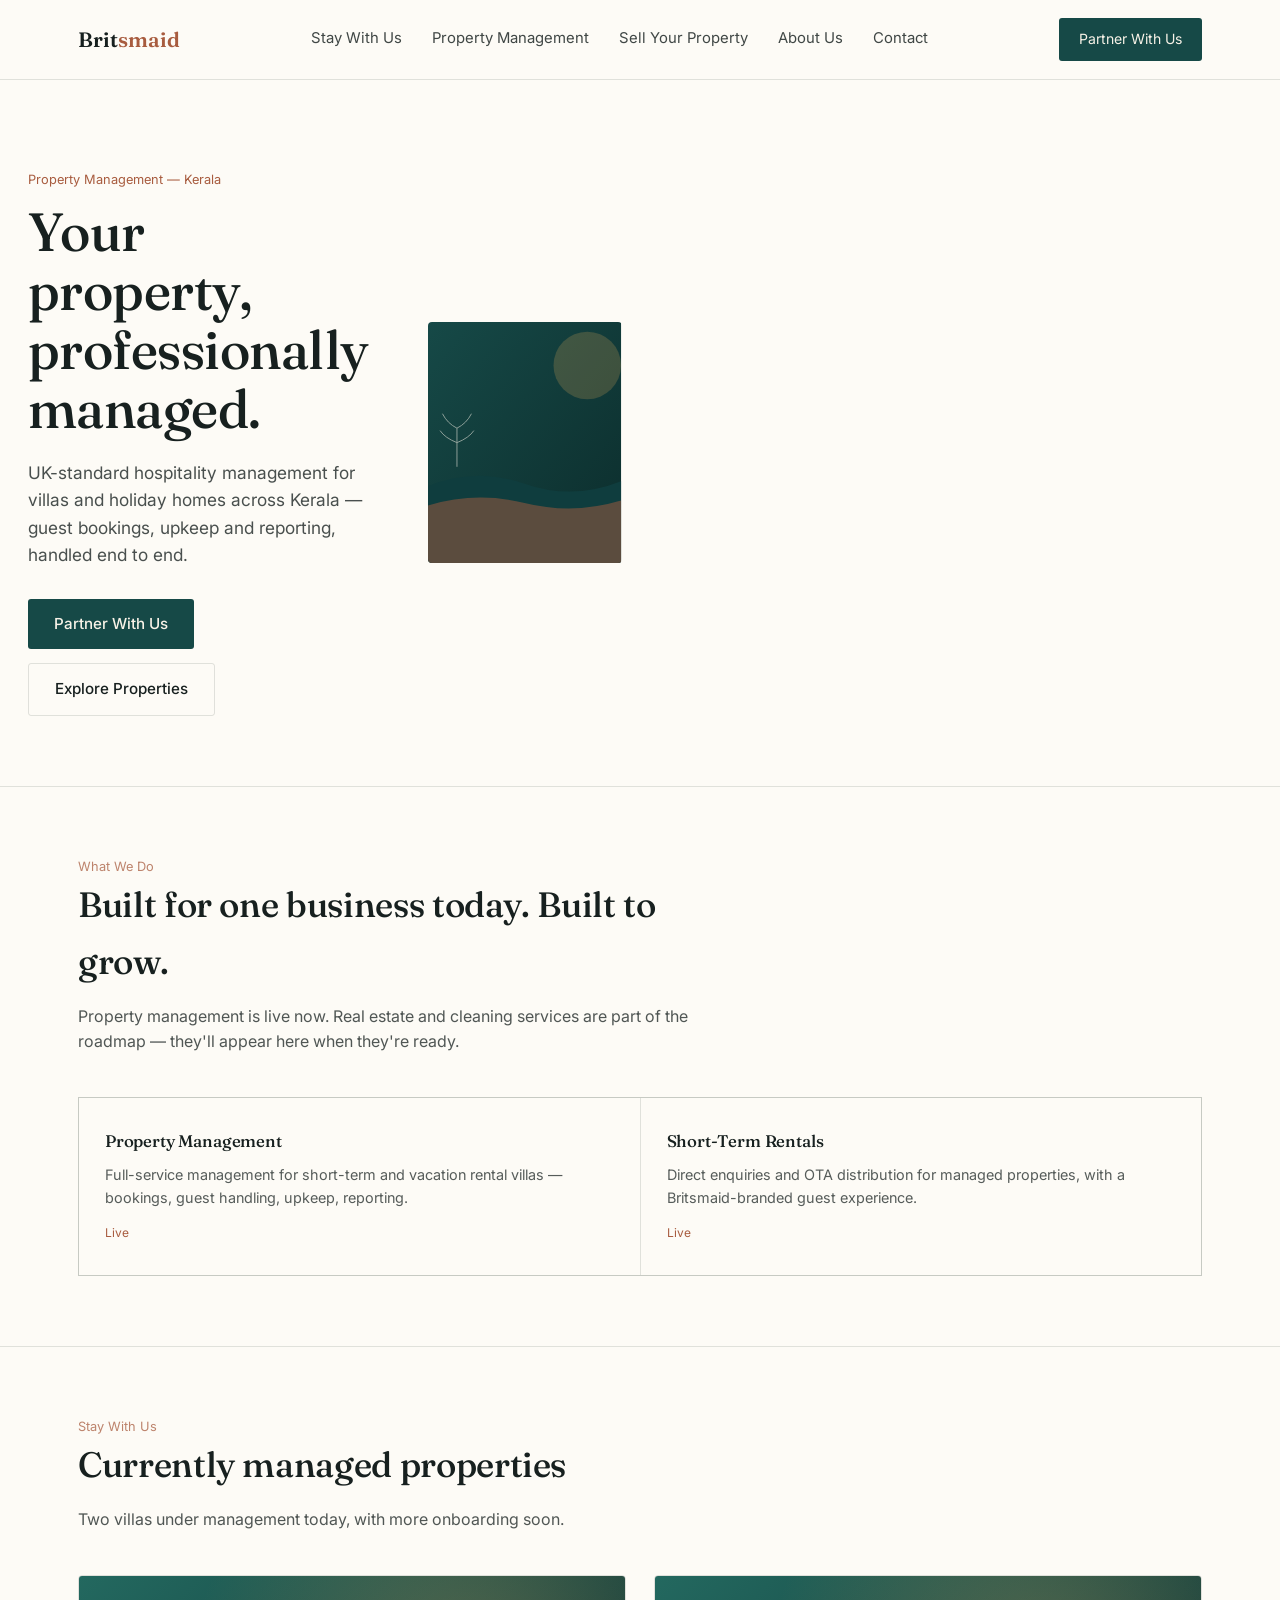
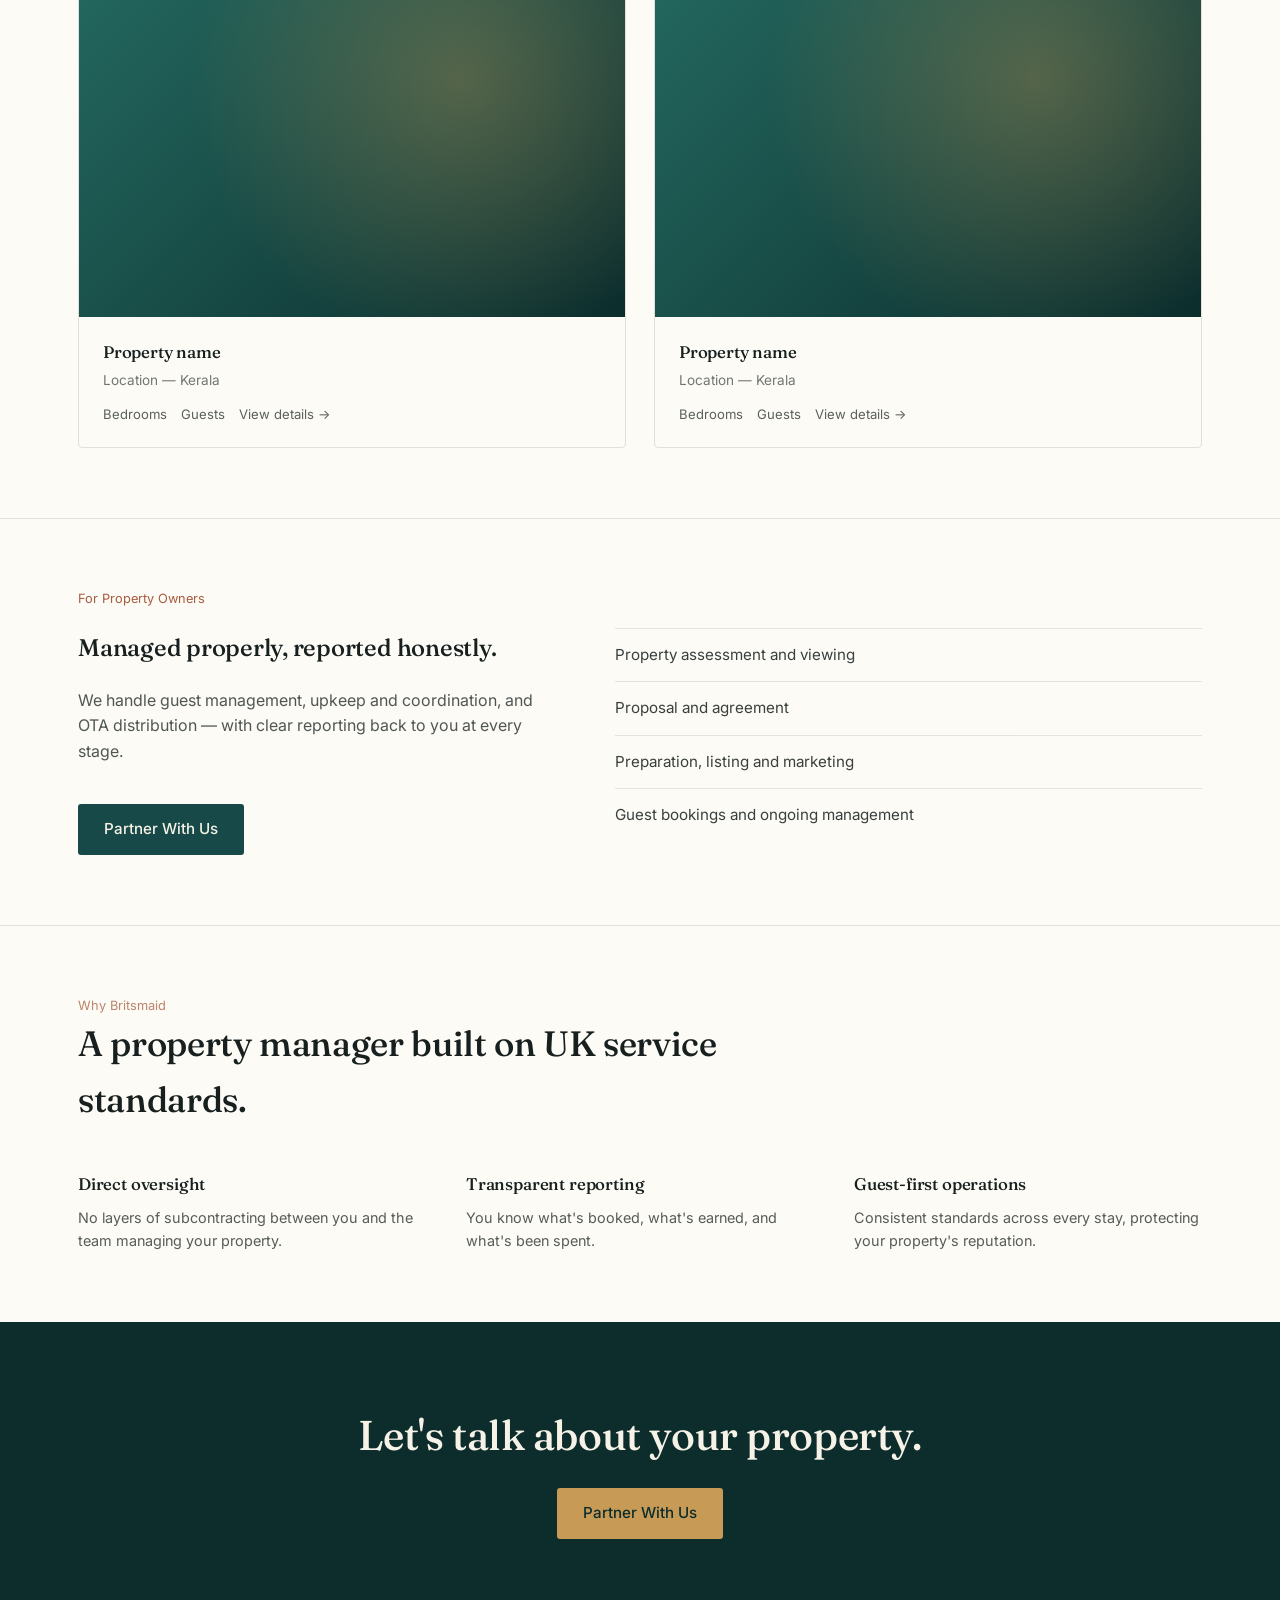
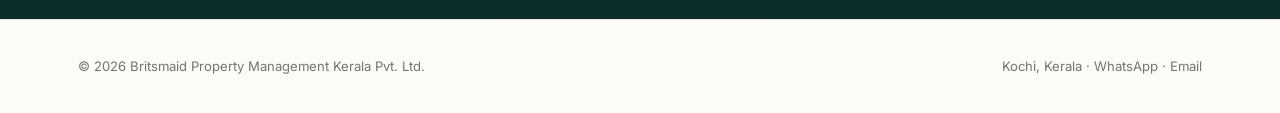
==== index.html @ a688e742 "Add files via upload" ====
<!DOCTYPE html>
<html lang="en">
<head>
<meta charset="UTF-8">
<meta name="viewport" content="width=device-width, initial-scale=1, viewport-fit=cover">
<title>Britsmaid — Your Property, Professionally Managed</title>
<meta name="description" content="Full-service property management for villas and holiday homes across Kerala — guest bookings, upkeep and reporting, handled end to end.">
<link rel="preconnect" href="https://fonts.googleapis.com">
<link rel="preconnect" href="https://fonts.gstatic.com" crossorigin>
<link href="https://fonts.googleapis.com/css2?family=Fraunces:opsz,wght@9..144,400;9..144,500;9..144,600&family=Inter:wght@400;500;600&display=swap" rel="stylesheet">
<link rel="stylesheet" href="assets/styles.css">
</head>
<body>

<header>
  <div class="navbar">
    <a class="wordmark" href="index.html">Brit<span>smaid</span></a>
    <nav>
      <ul>
        <li><a href="#stay">Stay With Us</a></li>
        <li><a href="property-management.html">Property Management</a></li>
        <li><a href="sell-your-property.html">Sell Your Property</a></li>
        <li><a href="#about">About Us</a></li>
        <li><a href="#contact">Contact</a></li>
      </ul>
    </nav>
    <a class="nav-cta" href="partner-with-us.html">Partner With Us</a>
    <button class="menu-btn" aria-label="Menu">&#9776;</button>
  </div>
</header>

<section class="hero split no-border">
  <div class="wrap" style="display:grid; grid-template-columns:1.1fr 0.9fr; gap:60px; align-items:center; width:100%;">
    <div>
      <p class="eyebrow">Property Management — Kerala</p>
      <h1>Your property,<br>professionally managed.</h1>
      <p class="lede">UK-standard hospitality management for villas and holiday homes across Kerala — guest bookings, upkeep and reporting, handled end to end.</p>
      <div class="cta-row">
        <a class="btn-primary" href="partner-with-us.html">Partner With Us</a>
        <a class="btn-secondary" href="#stay">Explore Properties</a>
      </div>
    </div>
    <div class="hero-art">
      <svg viewBox="0 0 400 500" preserveAspectRatio="xMidYMid slice">
        <defs>
          <linearGradient id="g1" x1="0" y1="0" x2="1" y2="1">
            <stop offset="0%" stop-color="#164947"/>
            <stop offset="100%" stop-color="#0c2d2c"/>
          </linearGradient>
        </defs>
        <rect width="400" height="500" fill="url(#g1)"/>
        <circle cx="330" cy="90" r="70" fill="#c79a56" opacity="0.25"/>
        <path d="M0 340 Q100 300 200 335 T400 330 V500 H0 Z" fill="#0f3d3e"/>
        <path d="M0 380 Q100 350 200 375 T400 370 V500 H0 Z" fill="#a85c3f" opacity="0.5"/>
        <g stroke="#f7f2e7" stroke-width="2" opacity="0.55">
          <path d="M60 300 V220" />
          <path d="M60 220 Q40 210 30 190" fill="none" />
          <path d="M60 220 Q80 210 90 190" fill="none" />
          <path d="M60 250 Q35 240 25 225" fill="none" />
          <path d="M60 250 Q85 240 95 225" fill="none" />
        </g>
      </svg>
    </div>
  </div>
</section>

<section>
  <div class="wrap">
    <div class="section-head">
      <p class="eyebrow">What We Do</p>
      <h2>Built for one business today. Built to grow.</h2>
      <p>Property management is live now. Real estate and cleaning services are part of the roadmap — they'll appear here when they're ready.</p>
    </div>
    <div class="verticals">
      <div class="vcard">
        <h3>Property Management</h3>
        <p>Full-service management for short-term and vacation rental villas — bookings, guest handling, upkeep, reporting.</p>
        <span class="tag">Live</span>
      </div>
      <div class="vcard">
        <h3>Short-Term Rentals</h3>
        <p>Direct enquiries and OTA distribution for managed properties, with a Britsmaid-branded guest experience.</p>
        <span class="tag">Live</span>
      </div>
    </div>
  </div>
</section>

<section id="stay">
  <div class="wrap">
    <div class="section-head">
      <p class="eyebrow">Stay With Us</p>
      <h2>Currently managed properties</h2>
      <p>Two villas under management today, with more onboarding soon.</p>
    </div>
    <div class="properties">
      <div class="pcard">
        <div class="img"></div>
        <div class="body">
          <h3>Property name</h3>
          <p class="loc">Location — Kerala</p>
          <div class="meta"><span>Bedrooms</span><span>Guests</span><span>View details &rarr;</span></div>
        </div>
      </div>
      <div class="pcard">
        <div class="img"></div>
        <div class="body">
          <h3>Property name</h3>
          <p class="loc">Location — Kerala</p>
          <div class="meta"><span>Bedrooms</span><span>Guests</span><span>View details &rarr;</span></div>
        </div>
      </div>
    </div>
  </div>
</section>

<section id="management">
  <div class="wrap owners">
    <div>
      <p class="eyebrow">For Property Owners</p>
      <h2>Managed properly, reported honestly.</h2>
      <p style="opacity:0.75;">We handle guest management, upkeep and coordination, and OTA distribution — with clear reporting back to you at every stage.</p>
      <a class="btn-primary" href="partner-with-us.html" style="display:inline-block; margin-top:24px;">Partner With Us</a>
    </div>
    <ul>
      <li>Property assessment and viewing</li>
      <li>Proposal and agreement</li>
      <li>Preparation, listing and marketing</li>
      <li>Guest bookings and ongoing management</li>
    </ul>
  </div>
</section>

<section id="about">
  <div class="wrap">
    <div class="section-head">
      <p class="eyebrow">Why Britsmaid</p>
      <h2>A property manager built on UK service standards.</h2>
    </div>
    <div class="why-grid">
      <div class="item">
        <h3>Direct oversight</h3>
        <p>No layers of subcontracting between you and the team managing your property.</p>
      </div>
      <div class="item">
        <h3>Transparent reporting</h3>
        <p>You know what's booked, what's earned, and what's been spent.</p>
      </div>
      <div class="item">
        <h3>Guest-first operations</h3>
        <p>Consistent standards across every stay, protecting your property's reputation.</p>
      </div>
    </div>
  </div>
</section>

<section class="final-cta" id="partner">
  <div class="wrap">
    <h2>Let's talk about your property.</h2>
    <a class="btn-primary" href="partner-with-us.html">Partner With Us</a>
  </div>
</section>

<footer id="contact">
  <div class="wrap">
    <span>&copy; 2026 Britsmaid Property Management Kerala Pvt. Ltd.</span>
    <span>Kochi, Kerala &middot; WhatsApp &middot; Email</span>
  </div>
</footer>

</body>
</html>
---- assets/styles.css ----
:root {
  --teal-950:#0c2d2c; --teal-800:#164947; --teal-600:#23685f;
  --sand-50:#f7f2e7; --sand-100:#efe6d2;
  --clay-500:#a85c3f; --brass-400:#c79a56;
  --ink:#17201f; --paper:#fdfbf6; --line:rgba(23,32,31,0.12); --field:rgba(23,32,31,0.04);
  box-sizing:border-box;
  padding-top:env(safe-area-inset-top,0px);
  padding-bottom:env(safe-area-inset-bottom,0px);
}
*,*::before,*::after{box-sizing:inherit;}
html{scroll-padding-top:env(safe-area-inset-top,0px); scroll-behavior:smooth;}
@media (prefers-color-scheme:dark){
  :root:not([data-theme="light"]){--paper:#0f1615;--ink:#ede7da;--sand-100:#1b2422;--line:rgba(237,231,218,0.14);--field:rgba(237,231,218,0.05);}
}
:root[data-theme="dark"]{--paper:#0f1615;--ink:#ede7da;--sand-100:#1b2422;--line:rgba(237,231,218,0.14);--field:rgba(237,231,218,0.05);}

body{margin:0;background:var(--paper);color:var(--ink);font-family:'Inter',-apple-system,sans-serif;font-size:16px;line-height:1.6;overflow-x:hidden;}
h1,h2,h3,.display{font-family:'Fraunces',Georgia,serif;font-weight:500;letter-spacing:-0.01em;}
.wrap{max-width:1180px;margin:0 auto;padding:0 28px;}
.wrap-narrow{max-width:720px;}
a{color:inherit;}

/* Header / nav */
header{position:sticky;top:env(safe-area-inset-top,0px);z-index:50;background:var(--paper);border-bottom:1px solid var(--line);}
.navbar{display:flex;align-items:center;justify-content:space-between;padding:18px 28px;max-width:1180px;margin:0 auto;}
.wordmark{font-family:'Fraunces',serif;font-size:1.3rem;font-weight:600;text-decoration:none;color:var(--ink);}
.wordmark span{color:var(--clay-500);}
nav ul{list-style:none;display:flex;gap:30px;margin:0;padding:0;font-size:0.93rem;}
nav a{text-decoration:none;opacity:0.82;}
nav a:hover{opacity:1;}
.nav-cta{background:var(--teal-800);color:var(--sand-50);padding:10px 20px;border-radius:3px;font-size:0.88rem;text-decoration:none;white-space:nowrap;}
.menu-btn{display:none;background:none;border:none;font-size:1.5rem;cursor:pointer;color:var(--ink);}
@media (max-width:860px){ nav ul{display:none;} .menu-btn{display:block;} }

/* Buttons */
.btn-primary,.btn-secondary{padding:13px 26px;border-radius:3px;text-decoration:none;font-size:0.95rem;font-weight:500;display:inline-block;border:none;cursor:pointer;font-family:'Inter',sans-serif;}
.btn-primary{background:var(--teal-800);color:var(--sand-50);}
.btn-secondary{border:1px solid var(--line);color:var(--ink);background:transparent;}
.cta-row{display:flex;gap:14px;flex-wrap:wrap;}

/* Hero */
.hero{padding:90px 0 70px;}
.hero.split{display:grid;grid-template-columns:1.1fr 0.9fr;gap:60px;align-items:center;}
.hero.narrow{max-width:700px;padding:80px 0 56px;}
.eyebrow{font-size:0.8rem;color:var(--clay-500);margin:0 0 12px;}
.hero h1{font-size:clamp(2.1rem,4.2vw,3.6rem);line-height:1.1;margin:0 0 20px;}
.hero p.lede{font-size:1.08rem;opacity:0.78;max-width:56ch;margin:0 0 30px;}
.hero-art{position:relative;aspect-ratio:4/5;border-radius:4px;overflow:hidden;}
.hero-art svg{width:100%;height:100%;display:block;}
@media (max-width:860px){ .hero.split{grid-template-columns:1fr;padding-top:50px;} .hero-art{order:-1;aspect-ratio:16/10;} }

/* Sections */
section{padding:70px 0;border-top:1px solid var(--line);}
section.no-border{border-top:none;}
.section-head{max-width:640px;margin-bottom:42px;}
.section-head h2{font-size:clamp(1.6rem,2.8vw,2.2rem);margin:0 0 14px;}
.section-head p{opacity:0.75;margin:0;}

/* What We Do / services grid */
.verticals,.services{display:grid;grid-template-columns:repeat(2,1fr);gap:1px;background:var(--line);border:1px solid var(--line);}
.services{grid-template-columns:repeat(3,1fr);}
.vcard,.services .item{background:var(--paper);padding:30px 26px;}
.vcard h3,.services h4{margin:0 0 8px;font-size:1.05rem;}
.vcard p,.services p{opacity:0.72;margin:0;font-size:0.9rem;}
.vcard .tag{display:inline-block;margin-top:14px;font-size:0.75rem;color:var(--clay-500);}
@media (max-width:760px){ .verticals{grid-template-columns:1fr;} .services{grid-template-columns:1fr 1fr;} }
@media (max-width:520px){ .services{grid-template-columns:1fr;} }

/* Property cards */
.properties{display:grid;grid-template-columns:repeat(2,1fr);gap:28px;}
.pcard{border:1px solid var(--line);border-radius:4px;overflow:hidden;text-decoration:none;display:block;}
.pcard .img{aspect-ratio:16/10;background:linear-gradient(135deg,var(--teal-600),var(--teal-950));position:relative;}
.pcard .img::after{content:'';position:absolute;inset:0;background:radial-gradient(circle at 70% 30%, rgba(199,154,86,0.35), transparent 60%);}
.pcard .body{padding:22px 24px;}
.pcard h3{font-size:1.05rem;margin:0 0 4px;color:var(--ink);}
.pcard .loc{font-size:0.85rem;opacity:0.6;margin:0 0 12px;}
.pcard .meta{display:flex;gap:14px;font-size:0.82rem;opacity:0.7;}
@media (max-width:700px){ .properties{grid-template-columns:1fr;} }

/* Two-column concept / owners */
.two-col{display:grid;grid-template-columns:1fr 1fr;gap:1px;background:var(--line);border:1px solid var(--line);}
.two-col .col{background:var(--paper);padding:32px;}
.two-col h3{font-size:1.1rem;margin:0 0 10px;}
.two-col p{font-size:0.94rem;opacity:0.72;margin:0;}
.owners{display:grid;grid-template-columns:0.9fr 1.1fr;gap:56px;align-items:center;}
.owners ul{list-style:none;padding:0;margin:26px 0 0;}
.owners li{padding:14px 0;border-top:1px solid var(--line);font-size:0.95rem;opacity:0.85;}
@media (max-width:860px){ .two-col{grid-template-columns:1fr;} .owners{grid-template-columns:1fr;} }

/* Why grid */
.why-grid{display:grid;grid-template-columns:repeat(3,1fr);gap:40px;}
.why-grid .item h3{font-size:1.05rem;margin:0 0 8px;}
.why-grid .item p{font-size:0.9rem;opacity:0.72;margin:0;}
@media (max-width:700px){ .why-grid{grid-template-columns:1fr;} }

/* Numbered steps */
.steps{counter-reset:step;list-style:none;padding:0;margin:0;max-width:680px;}
.steps li{counter-increment:step;display:flex;gap:20px;padding:18px 0;border-top:1px solid var(--line);}
.steps li::before{content:counter(step);font-family:'Fraunces',serif;font-size:1rem;color:var(--clay-500);flex-shrink:0;width:26px;}
.steps li h4{margin:0 0 4px;font-size:0.98rem;font-family:'Inter',sans-serif;font-weight:600;}
.steps li p{margin:0;font-size:0.88rem;opacity:0.7;}

/* Final CTA */
.final-cta{text-align:center;padding:80px 0;background:var(--teal-950);color:var(--sand-50);border-top:none;}
.final-cta h2{color:var(--sand-50);font-size:clamp(1.7rem,3.6vw,2.6rem);margin:0 0 20px;}
.final-cta p{opacity:0.75;margin:0 0 26px;}
.final-cta .btn-primary{background:var(--brass-400);color:var(--teal-950);}

/* Forms */
fieldset{border:none;padding:0;margin:0 0 42px;}
legend{font-family:'Fraunces',serif;font-size:1.15rem;font-weight:500;margin-bottom:18px;padding:0;}
.grid{display:grid;grid-template-columns:1fr 1fr;gap:18px;}
.field{margin-bottom:16px;}
.grid .field{margin-bottom:0;}
label{display:block;font-size:0.85rem;opacity:0.75;margin-bottom:6px;}
input[type=text],input[type=email],input[type=tel],select,textarea{
  width:100%;padding:11px 13px;border:1px solid var(--line);border-radius:3px;
  background:var(--field);color:var(--ink);font-family:'Inter',sans-serif;font-size:0.95rem;
}
textarea{resize:vertical;min-height:90px;}
.check-grid{display:grid;grid-template-columns:1fr 1fr;gap:10px;}
.check-item{display:flex;align-items:center;gap:8px;font-size:0.92rem;}
.check-item input{width:auto;}
@media (max-width:600px){ .grid,.check-grid{grid-template-columns:1fr;} }
.submit-btn{background:var(--teal-800);color:var(--sand-50);border:none;padding:14px 30px;border-radius:3px;font-size:0.96rem;font-weight:500;cursor:pointer;}
.note{font-size:0.82rem;opacity:0.55;margin-top:14px;}

footer{padding:36px 0;font-size:0.82rem;opacity:0.6;border-top:1px solid var(--line);}
footer .wrap{display:flex;justify-content:space-between;flex-wrap:wrap;gap:12px;}
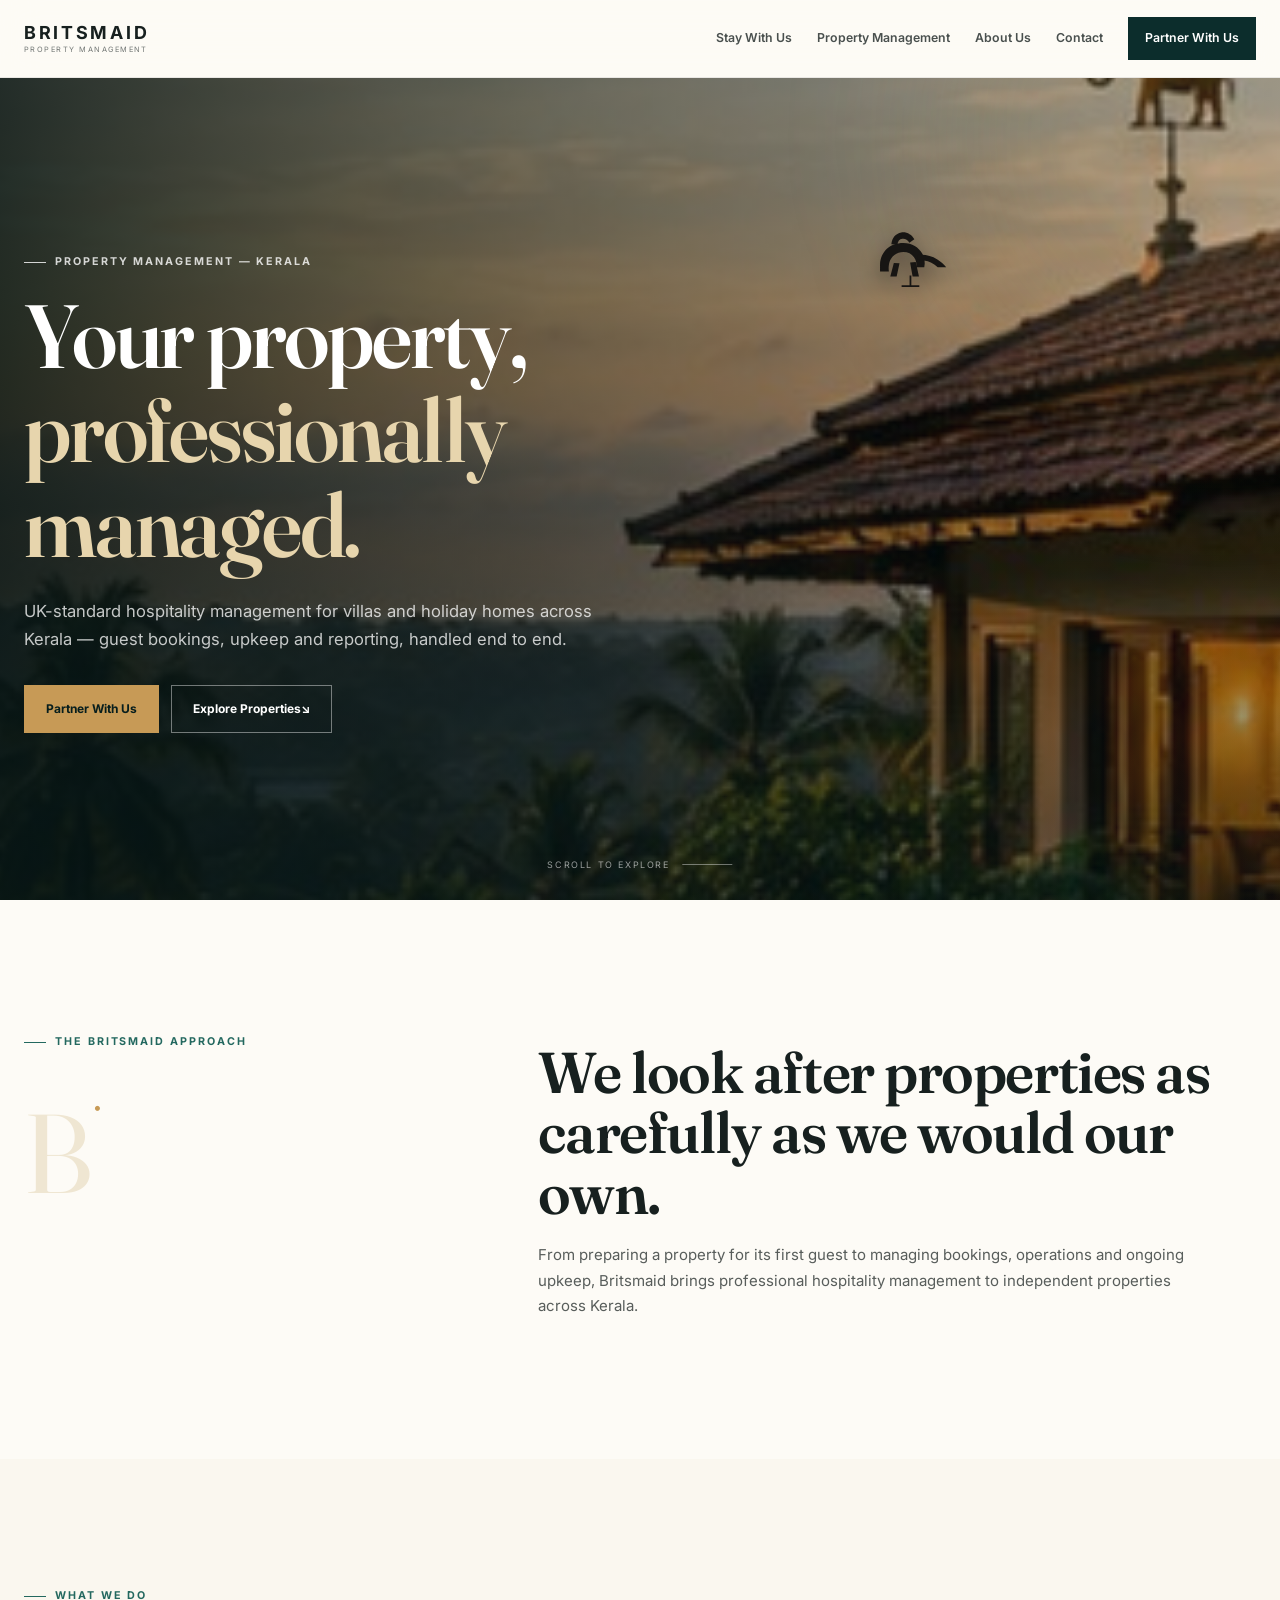
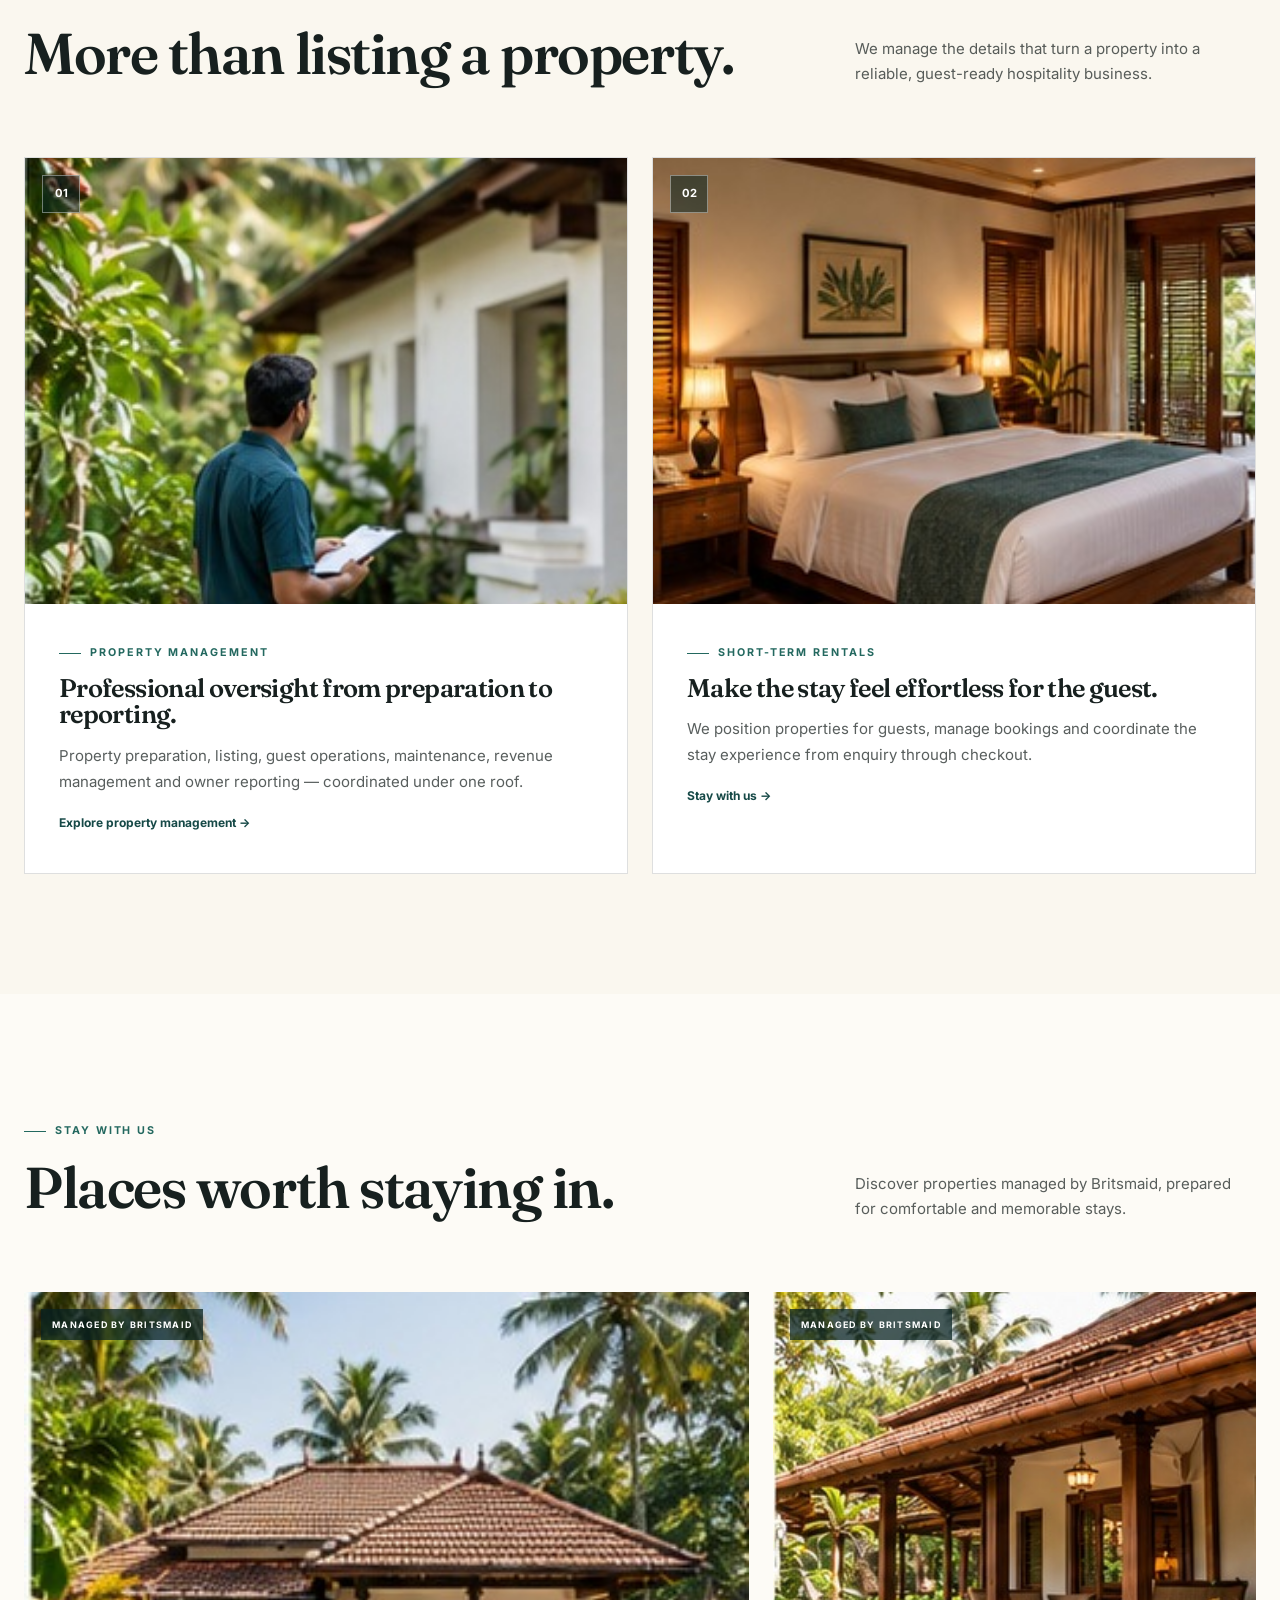
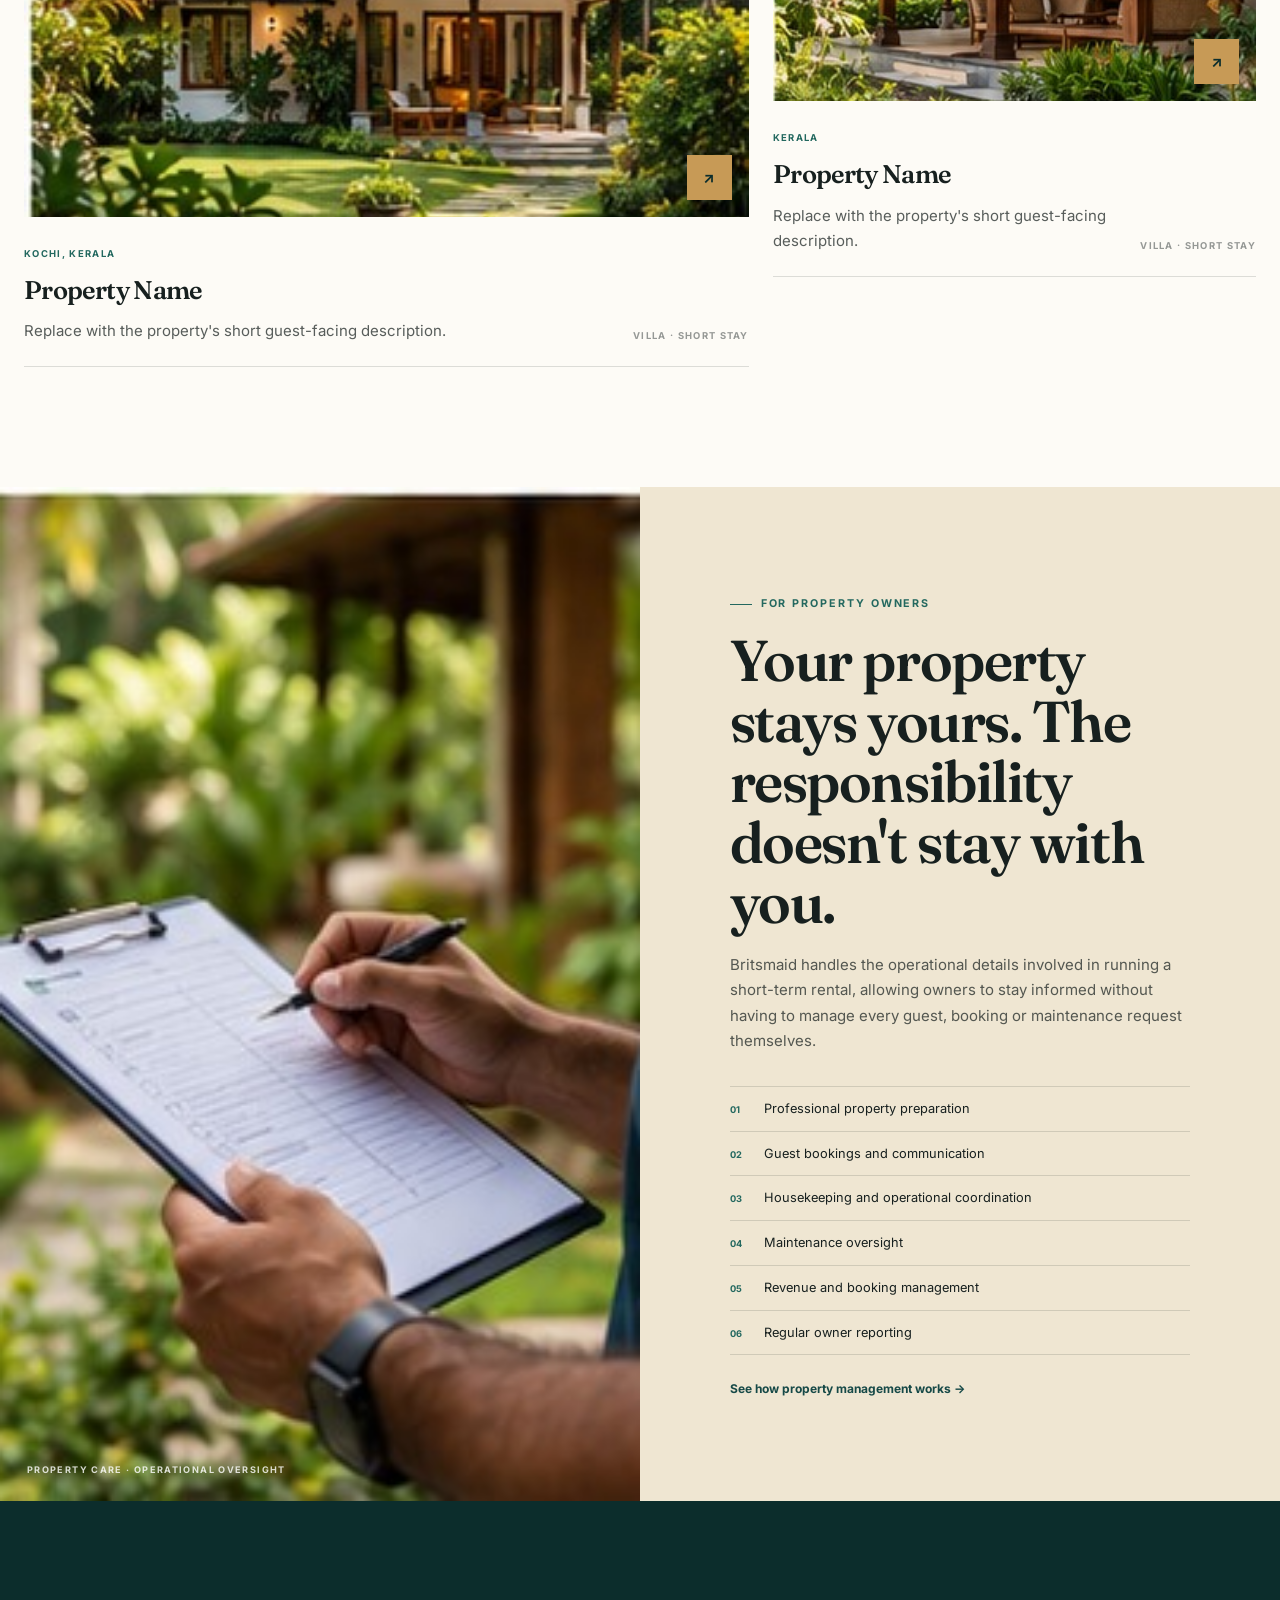
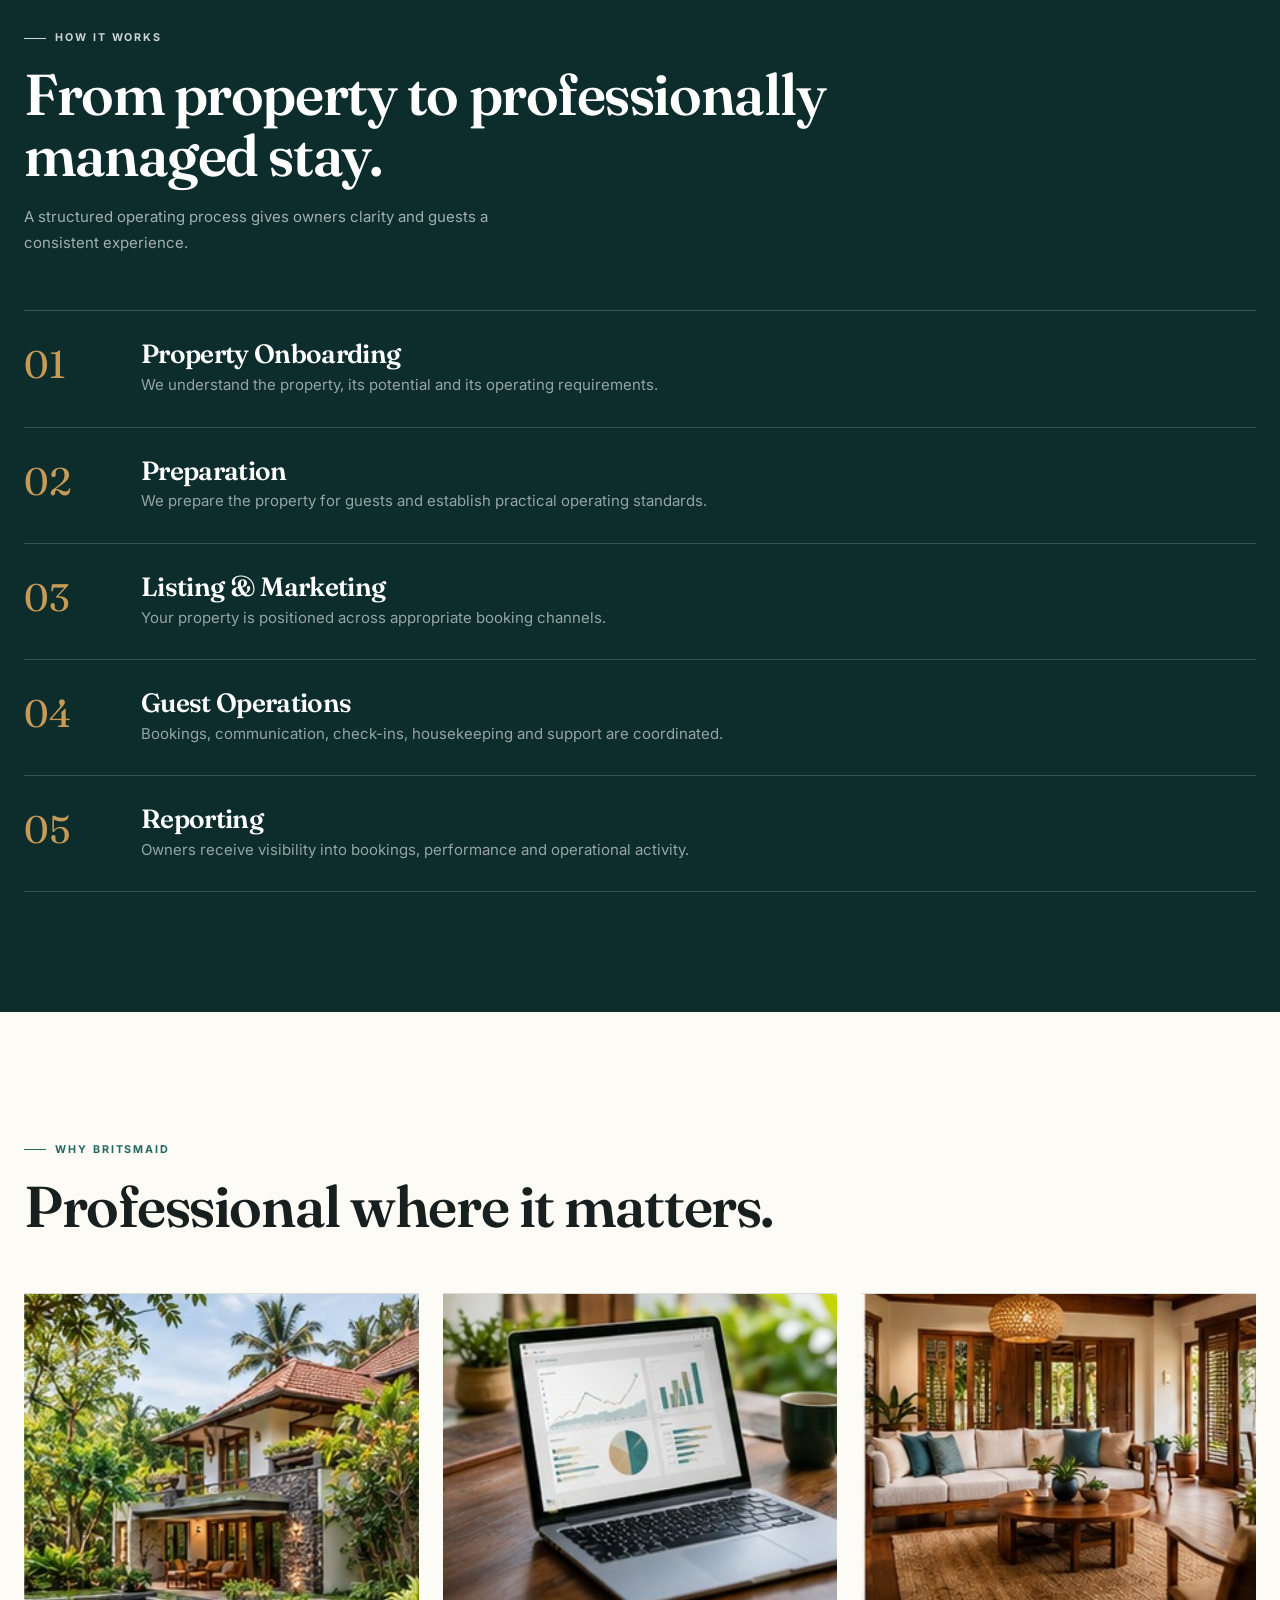
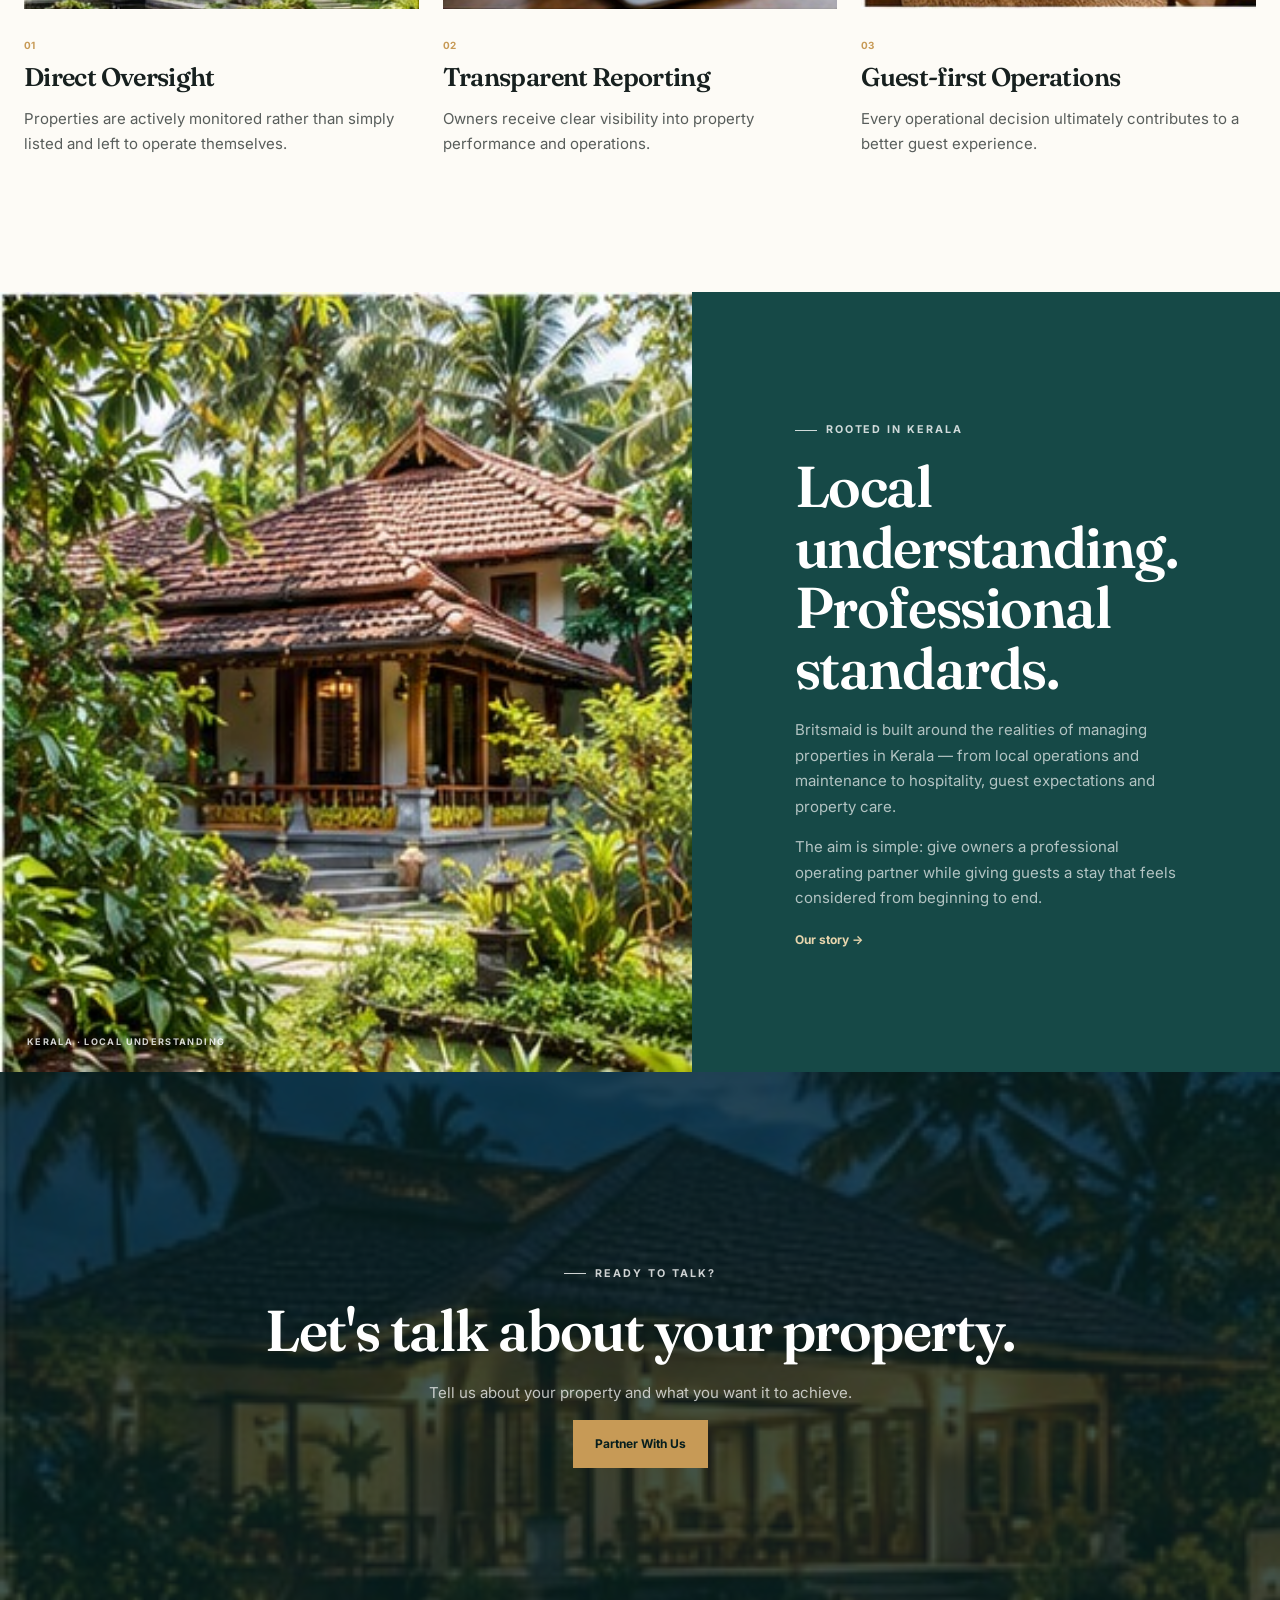
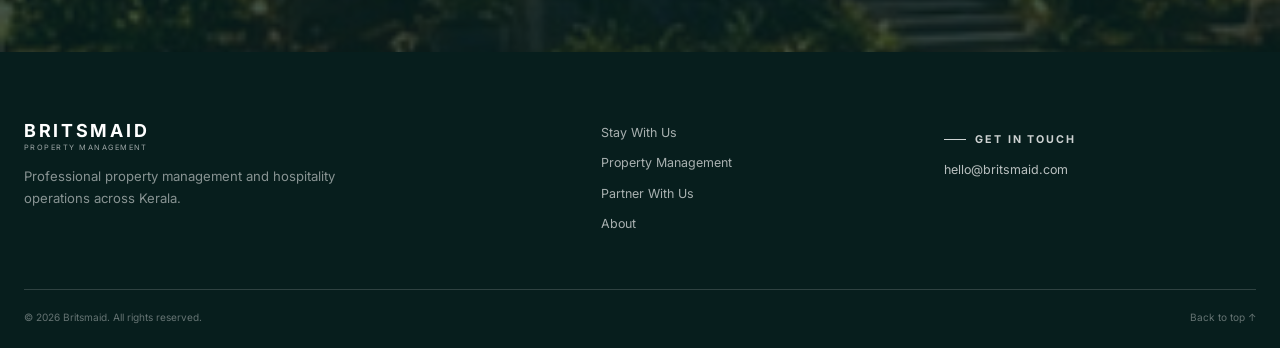
==== commit 3f09ee21: "Add files via upload" ====
--- a/index.html
+++ b/index.html
@@ -1,172 +1,71 @@
-<!DOCTYPE html>
+<!doctype html>
 <html lang="en">
 <head>
-<meta charset="UTF-8">
-<meta name="viewport" content="width=device-width, initial-scale=1, viewport-fit=cover">
+<meta charset="utf-8"><meta name="viewport" content="width=device-width,initial-scale=1">
+<meta name="description" content="Britsmaid — professional property management and short-term rental operations across Kerala.">
 <title>Britsmaid — Your Property, Professionally Managed</title>
-<meta name="description" content="Full-service property management for villas and holiday homes across Kerala — guest bookings, upkeep and reporting, handled end to end.">
-<link rel="preconnect" href="https://fonts.googleapis.com">
-<link rel="preconnect" href="https://fonts.gstatic.com" crossorigin>
-<link href="https://fonts.googleapis.com/css2?family=Fraunces:opsz,wght@9..144,400;9..144,500;9..144,600&family=Inter:wght@400;500;600&display=swap" rel="stylesheet">
-<link rel="stylesheet" href="assets/styles.css">
+<link rel="preconnect" href="https://fonts.googleapis.com"><link rel="preconnect" href="https://fonts.gstatic.com" crossorigin>
+<link href="https://fonts.googleapis.com/css2?family=Fraunces:opsz,wght@9..144,500;9..144,600;9..144,700&family=Inter:wght@400;500;600;700&display=swap" rel="stylesheet">
+<link rel="stylesheet" href="assets/styles.css"><script src="assets/script.js" defer></script>
 </head>
 <body>
+<header class="site-header"><div class="wrap header-inner">
+<a class="wordmark" href="index.html"><b>BRITSMAID</b><small>PROPERTY MANAGEMENT</small></a>
+<button class="menu-toggle" aria-expanded="false" aria-controls="nav"><i></i><i></i><i></i><span class="sr-only">Menu</span></button>
+<nav id="nav"><a href="#stay">Stay With Us</a><a href="property-management.html">Property Management</a><a href="#about">About Us</a><a href="#contact">Contact</a><a class="nav-cta" href="partner-with-us.html">Partner With Us</a></nav>
+</div></header>
 
-<header>
-  <div class="navbar">
-    <a class="wordmark" href="index.html">Brit<span>smaid</span></a>
-    <nav>
-      <ul>
-        <li><a href="#stay">Stay With Us</a></li>
-        <li><a href="property-management.html">Property Management</a></li>
-        <li><a href="sell-your-property.html">Sell Your Property</a></li>
-        <li><a href="#about">About Us</a></li>
-        <li><a href="#contact">Contact</a></li>
-      </ul>
-    </nav>
-    <a class="nav-cta" href="partner-with-us.html">Partner With Us</a>
-    <button class="menu-btn" aria-label="Menu">&#9776;</button>
-  </div>
-</header>
-
-<section class="hero split no-border">
-  <div class="wrap" style="display:grid; grid-template-columns:1.1fr 0.9fr; gap:60px; align-items:center; width:100%;">
-    <div>
-      <p class="eyebrow">Property Management — Kerala</p>
-      <h1>Your property,<br>professionally managed.</h1>
-      <p class="lede">UK-standard hospitality management for villas and holiday homes across Kerala — guest bookings, upkeep and reporting, handled end to end.</p>
-      <div class="cta-row">
-        <a class="btn-primary" href="partner-with-us.html">Partner With Us</a>
-        <a class="btn-secondary" href="#stay">Explore Properties</a>
-      </div>
-    </div>
-    <div class="hero-art">
-      <svg viewBox="0 0 400 500" preserveAspectRatio="xMidYMid slice">
-        <defs>
-          <linearGradient id="g1" x1="0" y1="0" x2="1" y2="1">
-            <stop offset="0%" stop-color="#164947"/>
-            <stop offset="100%" stop-color="#0c2d2c"/>
-          </linearGradient>
-        </defs>
-        <rect width="400" height="500" fill="url(#g1)"/>
-        <circle cx="330" cy="90" r="70" fill="#c79a56" opacity="0.25"/>
-        <path d="M0 340 Q100 300 200 335 T400 330 V500 H0 Z" fill="#0f3d3e"/>
-        <path d="M0 380 Q100 350 200 375 T400 370 V500 H0 Z" fill="#a85c3f" opacity="0.5"/>
-        <g stroke="#f7f2e7" stroke-width="2" opacity="0.55">
-          <path d="M60 300 V220" />
-          <path d="M60 220 Q40 210 30 190" fill="none" />
-          <path d="M60 220 Q80 210 90 190" fill="none" />
-          <path d="M60 250 Q35 240 25 225" fill="none" />
-          <path d="M60 250 Q85 240 95 225" fill="none" />
-        </g>
-      </svg>
-    </div>
-  </div>
+<main>
+<section class="hero" id="top">
+<div class="hero-bg"><img src="assets/images/hero-villa.jpg" alt="Kerala villa managed by Britsmaid"><div class="shade"></div><div class="glow"></div></div>
+<div class="vane" aria-hidden="true"><img src="assets/images/elephant-weather-vane.svg" alt=""></div>
+<div class="wrap hero-inner"><div class="hero-copy reveal">
+<span class="eyebrow light">PROPERTY MANAGEMENT — KERALA</span>
+<h1>Your property,<br><em>professionally managed.</em></h1>
+<p>UK-standard hospitality management for villas and holiday homes across Kerala — guest bookings, upkeep and reporting, handled end to end.</p>
+<div class="actions"><a class="btn gold" href="partner-with-us.html">Partner With Us</a><a class="btn outline" href="#stay">Explore Properties <span>↘</span></a></div>
+</div></div>
+<div class="scroll-note">SCROLL TO EXPLORE <span></span></div>
 </section>
 
-<section>
-  <div class="wrap">
-    <div class="section-head">
-      <p class="eyebrow">What We Do</p>
-      <h2>Built for one business today. Built to grow.</h2>
-      <p>Property management is live now. Real estate and cleaning services are part of the roadmap — they'll appear here when they're ready.</p>
-    </div>
-    <div class="verticals">
-      <div class="vcard">
-        <h3>Property Management</h3>
-        <p>Full-service management for short-term and vacation rental villas — bookings, guest handling, upkeep, reporting.</p>
-        <span class="tag">Live</span>
-      </div>
-      <div class="vcard">
-        <h3>Short-Term Rentals</h3>
-        <p>Direct enquiries and OTA distribution for managed properties, with a Britsmaid-branded guest experience.</p>
-        <span class="tag">Live</span>
-      </div>
-    </div>
-  </div>
-</section>
+<section class="intro"><div class="wrap intro-grid"><div class="reveal"><span class="eyebrow">THE BRITSMAID APPROACH</span><div class="mark">B<span>•</span></div></div><div class="reveal"><h2>We look after properties as carefully as we would our own.</h2><p>From preparing a property for its first guest to managing bookings, operations and ongoing upkeep, Britsmaid brings professional hospitality management to independent properties across Kerala.</p></div></div></section>
 
-<section id="stay">
-  <div class="wrap">
-    <div class="section-head">
-      <p class="eyebrow">Stay With Us</p>
-      <h2>Currently managed properties</h2>
-      <p>Two villas under management today, with more onboarding soon.</p>
-    </div>
-    <div class="properties">
-      <div class="pcard">
-        <div class="img"></div>
-        <div class="body">
-          <h3>Property name</h3>
-          <p class="loc">Location — Kerala</p>
-          <div class="meta"><span>Bedrooms</span><span>Guests</span><span>View details &rarr;</span></div>
-        </div>
-      </div>
-      <div class="pcard">
-        <div class="img"></div>
-        <div class="body">
-          <h3>Property name</h3>
-          <p class="loc">Location — Kerala</p>
-          <div class="meta"><span>Bedrooms</span><span>Guests</span><span>View details &rarr;</span></div>
-        </div>
-      </div>
-    </div>
-  </div>
-</section>
+<section class="sand section"><div class="wrap">
+<div class="heading split reveal"><div><span class="eyebrow">WHAT WE DO</span><h2>More than listing a property.</h2></div><p>We manage the details that turn a property into a reliable, guest-ready hospitality business.</p></div>
+<div class="service-grid">
+<article class="service reveal"><div class="photo"><img src="assets/images/management.jpg" alt="Property management" loading="lazy"><b>01</b></div><div class="service-copy"><span class="eyebrow">PROPERTY MANAGEMENT</span><h3>Professional oversight from preparation to reporting.</h3><p>Property preparation, listing, guest operations, maintenance, revenue management and owner reporting — coordinated under one roof.</p><a href="property-management.html">Explore property management →</a></div></article>
+<article class="service reveal"><div class="photo"><img src="assets/images/hospitality.jpg" alt="Guest-ready Kerala holiday home" loading="lazy"><b>02</b></div><div class="service-copy"><span class="eyebrow">SHORT-TERM RENTALS</span><h3>Make the stay feel effortless for the guest.</h3><p>We position properties for guests, manage bookings and coordinate the stay experience from enquiry through checkout.</p><a href="#stay">Stay with us →</a></div></article>
+</div></div></section>
 
-<section id="management">
-  <div class="wrap owners">
-    <div>
-      <p class="eyebrow">For Property Owners</p>
-      <h2>Managed properly, reported honestly.</h2>
-      <p style="opacity:0.75;">We handle guest management, upkeep and coordination, and OTA distribution — with clear reporting back to you at every stage.</p>
-      <a class="btn-primary" href="partner-with-us.html" style="display:inline-block; margin-top:24px;">Partner With Us</a>
-    </div>
-    <ul>
-      <li>Property assessment and viewing</li>
-      <li>Proposal and agreement</li>
-      <li>Preparation, listing and marketing</li>
-      <li>Guest bookings and ongoing management</li>
-    </ul>
-  </div>
-</section>
+<section class="section" id="stay"><div class="wrap">
+<div class="heading split reveal"><div><span class="eyebrow">STAY WITH US</span><h2>Places worth staying in.</h2></div><p>Discover properties managed by Britsmaid, prepared for comfortable and memorable stays.</p></div>
+<div class="properties">
+<article class="property large reveal"><a class="property-img" href="#"><img src="assets/images/villa-01.jpg" alt="Villa managed by Britsmaid" loading="lazy"><span>MANAGED BY BRITSMAID</span><b>↗</b></a><div class="property-info"><div><small>KOCHI, KERALA</small><h3>Property Name</h3><p>Replace with the property's short guest-facing description.</p></div><small>VILLA · SHORT STAY</small></div></article>
+<article class="property reveal"><a class="property-img" href="#"><img src="assets/images/villa-02.jpg" alt="Holiday villa managed by Britsmaid" loading="lazy"><span>MANAGED BY BRITSMAID</span><b>↗</b></a><div class="property-info"><div><small>KERALA</small><h3>Property Name</h3><p>Replace with the property's short guest-facing description.</p></div><small>VILLA · SHORT STAY</small></div></article>
+</div></div></section>
 
-<section id="about">
-  <div class="wrap">
-    <div class="section-head">
-      <p class="eyebrow">Why Britsmaid</p>
-      <h2>A property manager built on UK service standards.</h2>
-    </div>
-    <div class="why-grid">
-      <div class="item">
-        <h3>Direct oversight</h3>
-        <p>No layers of subcontracting between you and the team managing your property.</p>
-      </div>
-      <div class="item">
-        <h3>Transparent reporting</h3>
-        <p>You know what's booked, what's earned, and what's been spent.</p>
-      </div>
-      <div class="item">
-        <h3>Guest-first operations</h3>
-        <p>Consistent standards across every stay, protecting your property's reputation.</p>
-      </div>
-    </div>
-  </div>
-</section>
+<section class="owner"><div class="owner-img"><img src="assets/images/owner-management.jpg" alt="Property inspection and management" loading="lazy"><span>PROPERTY CARE · OPERATIONAL OVERSIGHT</span></div><div class="owner-copy reveal"><span class="eyebrow">FOR PROPERTY OWNERS</span><h2>Your property stays yours. The responsibility doesn't stay with you.</h2><p>Britsmaid handles the operational details involved in running a short-term rental, allowing owners to stay informed without having to manage every guest, booking or maintenance request themselves.</p><ul><li><i>01</i>Professional property preparation</li><li><i>02</i>Guest bookings and communication</li><li><i>03</i>Housekeeping and operational coordination</li><li><i>04</i>Maintenance oversight</li><li><i>05</i>Revenue and booking management</li><li><i>06</i>Regular owner reporting</li></ul><a href="property-management.html">See how property management works →</a></div></section>
 
-<section class="final-cta" id="partner">
-  <div class="wrap">
-    <h2>Let's talk about your property.</h2>
-    <a class="btn-primary" href="partner-with-us.html">Partner With Us</a>
-  </div>
-</section>
+<section class="teal section"><div class="wrap"><div class="heading light-heading reveal"><span class="eyebrow light">HOW IT WORKS</span><h2>From property to professionally managed stay.</h2><p>A structured operating process gives owners clarity and guests a consistent experience.</p></div>
+<div class="process">
+<div class="reveal"><strong>01</strong><div><h3>Property Onboarding</h3><p>We understand the property, its potential and its operating requirements.</p></div></div>
+<div class="reveal"><strong>02</strong><div><h3>Preparation</h3><p>We prepare the property for guests and establish practical operating standards.</p></div></div>
+<div class="reveal"><strong>03</strong><div><h3>Listing &amp; Marketing</h3><p>Your property is positioned across appropriate booking channels.</p></div></div>
+<div class="reveal"><strong>04</strong><div><h3>Guest Operations</h3><p>Bookings, communication, check-ins, housekeeping and support are coordinated.</p></div></div>
+<div class="reveal"><strong>05</strong><div><h3>Reporting</h3><p>Owners receive visibility into bookings, performance and operational activity.</p></div></div>
+</div></div></section>
 
-<footer id="contact">
-  <div class="wrap">
-    <span>&copy; 2026 Britsmaid Property Management Kerala Pvt. Ltd.</span>
-    <span>Kochi, Kerala &middot; WhatsApp &middot; Email</span>
-  </div>
-</footer>
+<section class="section"><div class="wrap"><div class="heading reveal"><span class="eyebrow">WHY BRITSMAID</span><h2>Professional where it matters.</h2></div>
+<div class="why-grid">
+<article class="why reveal"><div class="photo"><img src="assets/images/oversight.jpg" alt="Property inspection" loading="lazy"></div><span>01</span><h3>Direct Oversight</h3><p>Properties are actively monitored rather than simply listed and left to operate themselves.</p></article>
+<article class="why reveal"><div class="photo"><img src="assets/images/reporting.jpg" alt="Property reporting" loading="lazy"></div><span>02</span><h3>Transparent Reporting</h3><p>Owners receive clear visibility into property performance and operations.</p></article>
+<article class="why reveal"><div class="photo"><img src="assets/images/hospitality-detail.jpg" alt="Guest-ready hospitality" loading="lazy"></div><span>03</span><h3>Guest-first Operations</h3><p>Every operational decision ultimately contributes to a better guest experience.</p></article>
+</div></div></section>
 
-</body>
-</html>
+<section class="kerala" id="about"><div class="kerala-img"><img src="assets/images/kerala-property.jpg" alt="Kerala architecture and landscape" loading="lazy"><span>KERALA · LOCAL UNDERSTANDING</span></div><div class="kerala-copy reveal"><span class="eyebrow light">ROOTED IN KERALA</span><h2>Local understanding. Professional standards.</h2><p>Britsmaid is built around the realities of managing properties in Kerala — from local operations and maintenance to hospitality, guest expectations and property care.</p><p>The aim is simple: give owners a professional operating partner while giving guests a stay that feels considered from beginning to end.</p><a href="about.html">Our story →</a></div></section>
+
+<section class="cta" id="contact"><img src="assets/images/cta-property.jpg" alt=""><div class="cta-shade"></div><div class="cta-copy reveal"><span class="eyebrow light">READY TO TALK?</span><h2>Let's talk about your property.</h2><p>Tell us about your property and what you want it to achieve.</p><a class="btn gold" href="partner-with-us.html">Partner With Us</a></div></section>
+</main>
+
+<footer><div class="wrap footer-grid"><div><a class="wordmark light-wordmark" href="index.html"><b>BRITSMAID</b><small>PROPERTY MANAGEMENT</small></a><p>Professional property management and hospitality operations across Kerala.</p></div><div class="footer-links"><a href="#stay">Stay With Us</a><a href="property-management.html">Property Management</a><a href="partner-with-us.html">Partner With Us</a><a href="#about">About</a></div><div><span class="eyebrow light">GET IN TOUCH</span><a href="mailto:hello@britsmaid.com">hello@britsmaid.com</a></div></div><div class="wrap footer-bottom">© 2026 Britsmaid. All rights reserved.<a href="#top">Back to top ↑</a></div></footer>
+</body></html>
--- a/assets/styles.css
+++ b/assets/styles.css
@@ -1,129 +1,15 @@
-:root {
-  --teal-950:#0c2d2c; --teal-800:#164947; --teal-600:#23685f;
-  --sand-50:#f7f2e7; --sand-100:#efe6d2;
-  --clay-500:#a85c3f; --brass-400:#c79a56;
-  --ink:#17201f; --paper:#fdfbf6; --line:rgba(23,32,31,0.12); --field:rgba(23,32,31,0.04);
-  box-sizing:border-box;
-  padding-top:env(safe-area-inset-top,0px);
-  padding-bottom:env(safe-area-inset-bottom,0px);
-}
-*,*::before,*::after{box-sizing:inherit;}
-html{scroll-padding-top:env(safe-area-inset-top,0px); scroll-behavior:smooth;}
-@media (prefers-color-scheme:dark){
-  :root:not([data-theme="light"]){--paper:#0f1615;--ink:#ede7da;--sand-100:#1b2422;--line:rgba(237,231,218,0.14);--field:rgba(237,231,218,0.05);}
-}
-:root[data-theme="dark"]{--paper:#0f1615;--ink:#ede7da;--sand-100:#1b2422;--line:rgba(237,231,218,0.14);--field:rgba(237,231,218,0.05);}
-
-body{margin:0;background:var(--paper);color:var(--ink);font-family:'Inter',-apple-system,sans-serif;font-size:16px;line-height:1.6;overflow-x:hidden;}
-h1,h2,h3,.display{font-family:'Fraunces',Georgia,serif;font-weight:500;letter-spacing:-0.01em;}
-.wrap{max-width:1180px;margin:0 auto;padding:0 28px;}
-.wrap-narrow{max-width:720px;}
-a{color:inherit;}
-
-/* Header / nav */
-header{position:sticky;top:env(safe-area-inset-top,0px);z-index:50;background:var(--paper);border-bottom:1px solid var(--line);}
-.navbar{display:flex;align-items:center;justify-content:space-between;padding:18px 28px;max-width:1180px;margin:0 auto;}
-.wordmark{font-family:'Fraunces',serif;font-size:1.3rem;font-weight:600;text-decoration:none;color:var(--ink);}
-.wordmark span{color:var(--clay-500);}
-nav ul{list-style:none;display:flex;gap:30px;margin:0;padding:0;font-size:0.93rem;}
-nav a{text-decoration:none;opacity:0.82;}
-nav a:hover{opacity:1;}
-.nav-cta{background:var(--teal-800);color:var(--sand-50);padding:10px 20px;border-radius:3px;font-size:0.88rem;text-decoration:none;white-space:nowrap;}
-.menu-btn{display:none;background:none;border:none;font-size:1.5rem;cursor:pointer;color:var(--ink);}
-@media (max-width:860px){ nav ul{display:none;} .menu-btn{display:block;} }
-
-/* Buttons */
-.btn-primary,.btn-secondary{padding:13px 26px;border-radius:3px;text-decoration:none;font-size:0.95rem;font-weight:500;display:inline-block;border:none;cursor:pointer;font-family:'Inter',sans-serif;}
-.btn-primary{background:var(--teal-800);color:var(--sand-50);}
-.btn-secondary{border:1px solid var(--line);color:var(--ink);background:transparent;}
-.cta-row{display:flex;gap:14px;flex-wrap:wrap;}
-
-/* Hero */
-.hero{padding:90px 0 70px;}
-.hero.split{display:grid;grid-template-columns:1.1fr 0.9fr;gap:60px;align-items:center;}
-.hero.narrow{max-width:700px;padding:80px 0 56px;}
-.eyebrow{font-size:0.8rem;color:var(--clay-500);margin:0 0 12px;}
-.hero h1{font-size:clamp(2.1rem,4.2vw,3.6rem);line-height:1.1;margin:0 0 20px;}
-.hero p.lede{font-size:1.08rem;opacity:0.78;max-width:56ch;margin:0 0 30px;}
-.hero-art{position:relative;aspect-ratio:4/5;border-radius:4px;overflow:hidden;}
-.hero-art svg{width:100%;height:100%;display:block;}
-@media (max-width:860px){ .hero.split{grid-template-columns:1fr;padding-top:50px;} .hero-art{order:-1;aspect-ratio:16/10;} }
-
-/* Sections */
-section{padding:70px 0;border-top:1px solid var(--line);}
-section.no-border{border-top:none;}
-.section-head{max-width:640px;margin-bottom:42px;}
-.section-head h2{font-size:clamp(1.6rem,2.8vw,2.2rem);margin:0 0 14px;}
-.section-head p{opacity:0.75;margin:0;}
-
-/* What We Do / services grid */
-.verticals,.services{display:grid;grid-template-columns:repeat(2,1fr);gap:1px;background:var(--line);border:1px solid var(--line);}
-.services{grid-template-columns:repeat(3,1fr);}
-.vcard,.services .item{background:var(--paper);padding:30px 26px;}
-.vcard h3,.services h4{margin:0 0 8px;font-size:1.05rem;}
-.vcard p,.services p{opacity:0.72;margin:0;font-size:0.9rem;}
-.vcard .tag{display:inline-block;margin-top:14px;font-size:0.75rem;color:var(--clay-500);}
-@media (max-width:760px){ .verticals{grid-template-columns:1fr;} .services{grid-template-columns:1fr 1fr;} }
-@media (max-width:520px){ .services{grid-template-columns:1fr;} }
-
-/* Property cards */
-.properties{display:grid;grid-template-columns:repeat(2,1fr);gap:28px;}
-.pcard{border:1px solid var(--line);border-radius:4px;overflow:hidden;text-decoration:none;display:block;}
-.pcard .img{aspect-ratio:16/10;background:linear-gradient(135deg,var(--teal-600),var(--teal-950));position:relative;}
-.pcard .img::after{content:'';position:absolute;inset:0;background:radial-gradient(circle at 70% 30%, rgba(199,154,86,0.35), transparent 60%);}
-.pcard .body{padding:22px 24px;}
-.pcard h3{font-size:1.05rem;margin:0 0 4px;color:var(--ink);}
-.pcard .loc{font-size:0.85rem;opacity:0.6;margin:0 0 12px;}
-.pcard .meta{display:flex;gap:14px;font-size:0.82rem;opacity:0.7;}
-@media (max-width:700px){ .properties{grid-template-columns:1fr;} }
-
-/* Two-column concept / owners */
-.two-col{display:grid;grid-template-columns:1fr 1fr;gap:1px;background:var(--line);border:1px solid var(--line);}
-.two-col .col{background:var(--paper);padding:32px;}
-.two-col h3{font-size:1.1rem;margin:0 0 10px;}
-.two-col p{font-size:0.94rem;opacity:0.72;margin:0;}
-.owners{display:grid;grid-template-columns:0.9fr 1.1fr;gap:56px;align-items:center;}
-.owners ul{list-style:none;padding:0;margin:26px 0 0;}
-.owners li{padding:14px 0;border-top:1px solid var(--line);font-size:0.95rem;opacity:0.85;}
-@media (max-width:860px){ .two-col{grid-template-columns:1fr;} .owners{grid-template-columns:1fr;} }
-
-/* Why grid */
-.why-grid{display:grid;grid-template-columns:repeat(3,1fr);gap:40px;}
-.why-grid .item h3{font-size:1.05rem;margin:0 0 8px;}
-.why-grid .item p{font-size:0.9rem;opacity:0.72;margin:0;}
-@media (max-width:700px){ .why-grid{grid-template-columns:1fr;} }
-
-/* Numbered steps */
-.steps{counter-reset:step;list-style:none;padding:0;margin:0;max-width:680px;}
-.steps li{counter-increment:step;display:flex;gap:20px;padding:18px 0;border-top:1px solid var(--line);}
-.steps li::before{content:counter(step);font-family:'Fraunces',serif;font-size:1rem;color:var(--clay-500);flex-shrink:0;width:26px;}
-.steps li h4{margin:0 0 4px;font-size:0.98rem;font-family:'Inter',sans-serif;font-weight:600;}
-.steps li p{margin:0;font-size:0.88rem;opacity:0.7;}
-
-/* Final CTA */
-.final-cta{text-align:center;padding:80px 0;background:var(--teal-950);color:var(--sand-50);border-top:none;}
-.final-cta h2{color:var(--sand-50);font-size:clamp(1.7rem,3.6vw,2.6rem);margin:0 0 20px;}
-.final-cta p{opacity:0.75;margin:0 0 26px;}
-.final-cta .btn-primary{background:var(--brass-400);color:var(--teal-950);}
-
-/* Forms */
-fieldset{border:none;padding:0;margin:0 0 42px;}
-legend{font-family:'Fraunces',serif;font-size:1.15rem;font-weight:500;margin-bottom:18px;padding:0;}
-.grid{display:grid;grid-template-columns:1fr 1fr;gap:18px;}
-.field{margin-bottom:16px;}
-.grid .field{margin-bottom:0;}
-label{display:block;font-size:0.85rem;opacity:0.75;margin-bottom:6px;}
-input[type=text],input[type=email],input[type=tel],select,textarea{
-  width:100%;padding:11px 13px;border:1px solid var(--line);border-radius:3px;
-  background:var(--field);color:var(--ink);font-family:'Inter',sans-serif;font-size:0.95rem;
-}
-textarea{resize:vertical;min-height:90px;}
-.check-grid{display:grid;grid-template-columns:1fr 1fr;gap:10px;}
-.check-item{display:flex;align-items:center;gap:8px;font-size:0.92rem;}
-.check-item input{width:auto;}
-@media (max-width:600px){ .grid,.check-grid{grid-template-columns:1fr;} }
-.submit-btn{background:var(--teal-800);color:var(--sand-50);border:none;padding:14px 30px;border-radius:3px;font-size:0.96rem;font-weight:500;cursor:pointer;}
-.note{font-size:0.82rem;opacity:0.55;margin-top:14px;}
-
-footer{padding:36px 0;font-size:0.82rem;opacity:0.6;border-top:1px solid var(--line);}
-footer .wrap{display:flex;justify-content:space-between;flex-wrap:wrap;gap:12px;}
+:root{--teal:#0c2d2c;--teal2:#164947;--sand:#faf7ef;--sand2:#efe6d2;--brass:#c79a56;--ink:#17201f;--paper:#fdfbf6;--line:rgba(23,32,31,.14);--max:1240px;--ease:cubic-bezier(.22,.8,.22,1)}
+*{box-sizing:border-box}html{scroll-behavior:smooth}body{margin:0;background:var(--paper);color:var(--ink);font:15px/1.7 Inter,system-ui,sans-serif}img{display:block;max-width:100%}a{color:inherit;text-decoration:none}h1,h2,h3{font-family:Fraunces,Georgia,serif;line-height:1.05;letter-spacing:-.025em;font-weight:600}h1{font-size:clamp(3rem,7vw,6.8rem);margin:18px 0 25px}h2{font-size:clamp(2.3rem,4.5vw,4.7rem);margin:18px 0}h3{font-size:clamp(1.45rem,2vw,2.05rem);margin:12px 0}p{color:rgba(23,32,31,.72)}.wrap{width:min(calc(100% - 48px),var(--max));margin:auto}.sr-only{position:absolute;width:1px;height:1px;overflow:hidden;clip:rect(0,0,0,0)}.section{padding:120px 0}.sand{background:var(--sand)}.teal{background:var(--teal);color:#fff}.eyebrow{display:inline-flex;gap:9px;align-items:center;font-size:.67rem;font-weight:700;letter-spacing:.18em;color:#23685f}.eyebrow:before{content:"";width:22px;height:1px;background:currentColor}.light{color:rgba(255,255,255,.8)!important}
+.site-header{height:78px;position:sticky;top:0;z-index:20;background:rgba(253,251,246,.9);backdrop-filter:blur(18px);border-bottom:1px solid rgba(0,0,0,.08)}.header-inner{height:100%;display:flex;align-items:center;justify-content:space-between}.wordmark{display:flex;flex-direction:column;line-height:1}.wordmark b{letter-spacing:.15em;font-size:1.12rem}.wordmark small{font-size:.46rem;letter-spacing:.2em;opacity:.6;margin-top:4px}.light-wordmark{color:#fff}.header-inner nav{display:flex;align-items:center;gap:25px;font-size:.77rem;font-weight:600}.header-inner nav a{opacity:.78}.header-inner nav a:hover{opacity:1}.nav-cta{padding:11px 17px;background:var(--teal);color:#fff!important;opacity:1!important}.menu-toggle{display:none;border:0;background:none}.menu-toggle i{display:block;width:23px;height:1px;background:var(--ink);margin:5px}
+.hero{min-height:calc(100vh - 78px);position:relative;overflow:hidden;background:#071e1d;color:#fff}.hero-bg,.hero-bg img,.hero-bg .shade{position:absolute;inset:0;width:100%;height:100%}.hero-bg img{object-fit:cover;transform:scale(1.04);transition:transform 1s var(--ease)}.shade{background:linear-gradient(90deg,rgba(5,20,20,.88),rgba(5,20,20,.5) 48%,rgba(5,20,20,.15) 100%),linear-gradient(0deg,rgba(5,20,20,.48),transparent 55%)}.glow{position:absolute;width:45vw;height:45vw;right:-18vw;top:-18vw;border-radius:50%;background:rgba(199,154,86,.14);filter:blur(75px)}.hero-inner{position:relative;z-index:3;min-height:inherit;display:flex;align-items:center}.hero-copy{max-width:760px;padding:80px 0}.hero h1 em{font-style:normal;color:#e7d5ad}.hero-copy p{max-width:610px;color:rgba(255,255,255,.76);font-size:1.04rem}.actions{display:flex;gap:12px;flex-wrap:wrap;margin-top:32px}.btn{display:inline-flex;align-items:center;justify-content:center;min-height:48px;padding:0 21px;border:1px solid transparent;font-size:.75rem;font-weight:700;transition:.3s var(--ease)}.btn:hover{transform:translateY(-2px)}.gold{background:var(--brass);color:#071e1d}.outline{border-color:rgba(255,255,255,.42);color:#fff}.outline:hover{background:rgba(255,255,255,.08)}.vane{position:absolute;z-index:5;right:25%;top:18%;width:92px;transform-origin:50% 85%;filter:drop-shadow(0 8px 10px rgba(0,0,0,.4))}.vane img{width:100%}.scroll-note{position:absolute;z-index:5;bottom:28px;left:50%;transform:translateX(-50%);font-size:.56rem;letter-spacing:.18em;color:rgba(255,255,255,.58);display:flex;gap:13px;align-items:center}.scroll-note span{width:50px;height:1px;background:rgba(255,255,255,.4)}
+.intro{padding:125px 0}.intro-grid,.two-col{display:grid;grid-template-columns:.7fr 1.3fr;gap:10vw}.intro-grid h2{max-width:820px}.intro-grid p{max-width:670px}.mark{font:7rem/1 Fraunces,serif;color:var(--sand2);margin-top:45px}.mark span{font:1rem Inter,sans-serif;color:var(--brass);vertical-align:top}.heading{margin-bottom:55px;max-width:830px}.heading.split{display:grid;grid-template-columns:1fr .55fr;gap:8vw;align-items:end;max-width:none}.heading p{max-width:470px}.service-grid{display:grid;grid-template-columns:1fr 1fr;gap:24px}.service{background:#fff;border:1px solid var(--line)}.photo{position:relative;overflow:hidden;background:linear-gradient(135deg,var(--sand2),var(--teal2))}.photo img{width:100%;height:100%;object-fit:cover;transition:transform .8s var(--ease)}.service .photo{aspect-ratio:1.35}.service:hover .photo img,.why:hover img{transform:scale(1.045)}.service .photo b{position:absolute;top:17px;left:17px;width:38px;height:38px;display:grid;place-items:center;background:rgba(8,35,34,.55);color:#fff;border:1px solid rgba(255,255,255,.4);font-size:.7rem}.service-copy{padding:32px 34px 38px}.service-copy p{max-width:600px}.service-copy a,.visual-copy a,.kerala-copy a{font-size:.75rem;font-weight:700;color:#164947}
+.properties{display:grid;grid-template-columns:1.2fr .8fr;gap:24px}.property-img{position:relative;display:block;overflow:hidden;aspect-ratio:1.18;background:var(--sand2)}.large .property-img{aspect-ratio:1.38}.property-img img{width:100%;height:100%;object-fit:cover;transition:transform .8s var(--ease)}.property:hover .property-img img{transform:scale(1.045)}.property-img span{position:absolute;top:17px;left:17px;padding:8px 11px;background:rgba(8,35,34,.75);color:#fff;font-size:.56rem;letter-spacing:.14em;font-weight:700}.property-img b{position:absolute;right:17px;bottom:17px;width:45px;height:45px;display:grid;place-items:center;background:var(--brass);color:var(--teal)}.property-info{display:flex;justify-content:space-between;gap:20px;padding:22px 0;border-bottom:1px solid var(--line)}.property-info small{font-size:.59rem;letter-spacing:.14em;font-weight:700;color:#23685f}.property-info p{margin-bottom:0}.property-info>small{align-self:flex-end;white-space:nowrap;color:rgba(23,32,31,.45)}
+.owner{display:grid;grid-template-columns:1fr 1fr;background:var(--sand2)}.owner-img{position:relative;min-height:680px;overflow:hidden}.owner-img img{width:100%;height:100%;object-fit:cover}.owner-img span,.kerala-img span{position:absolute;left:27px;bottom:23px;color:rgba(255,255,255,.8);font-size:.57rem;letter-spacing:.15em;font-weight:700}.owner-copy{padding:100px clamp(40px,7vw,110px);align-self:center}.owner-copy h2{max-width:700px}.owner-copy>p{max-width:650px}.owner-copy ul{list-style:none;padding:0;margin:32px 0 20px;border-top:1px solid var(--line)}.owner-copy li{padding:11px 0;border-bottom:1px solid var(--line);font-size:.8rem}.owner-copy i{display:inline-block;width:34px;font-style:normal;font-size:.58rem;font-weight:700;color:#23685f}.owner-copy>a{font-size:.75rem;font-weight:700;color:#164947}
+.light-heading h2{color:#fff}.light-heading p{color:rgba(255,255,255,.62)}.process{border-top:1px solid rgba(255,255,255,.18)}.process>div{display:grid;grid-template-columns:95px 1fr;gap:22px;padding:29px 0;border-bottom:1px solid rgba(255,255,255,.18);transition:.3s}.process>div:hover{padding-left:12px;background:rgba(255,255,255,.035)}.process strong{font:2.4rem Fraunces,serif;color:var(--brass)}.process h3{color:#fff;font-size:1.65rem;margin:0 0 4px}.process p{color:rgba(255,255,255,.57);margin:0;max-width:680px}
+.why-grid{display:grid;grid-template-columns:repeat(3,1fr);gap:24px}.why{border-top:1px solid var(--line)}.why .photo{aspect-ratio:1.25;margin-bottom:22px}.why>span{font-size:.62rem;font-weight:700;color:var(--brass)}.why h3{margin:7px 0}.kerala{display:grid;grid-template-columns:1.1fr .9fr;background:var(--teal2);color:#fff}.kerala-img{position:relative;min-height:650px;overflow:hidden}.kerala-img img{width:100%;height:100%;object-fit:cover}.kerala-copy{padding:100px clamp(40px,8vw,125px);align-self:center}.kerala-copy h2{color:#fff}.kerala-copy p{color:rgba(255,255,255,.67);max-width:600px}.kerala-copy a{color:#e7d5ad}.cta{min-height:580px;position:relative;display:grid;place-items:center;text-align:center;color:#fff;overflow:hidden;background:#071e1d}.cta.short{min-height:500px}.cta>img{position:absolute;inset:0;width:100%;height:100%;object-fit:cover;opacity:.7}.cta-shade{position:absolute;inset:0;background:rgba(8,35,34,.66)}.cta-copy{position:relative;z-index:2;width:min(760px,calc(100% - 40px))}.cta-copy h2{color:#fff}.cta-copy p{color:rgba(255,255,255,.72)}
+footer{background:#071e1d;color:#fff;padding:70px 0 22px}.footer-grid{display:grid;grid-template-columns:1.3fr .7fr .8fr;gap:70px;padding-bottom:55px}.footer-grid p{max-width:360px;color:rgba(255,255,255,.52);font-size:.82rem}.footer-grid>div:last-child>a{display:block;margin-top:10px;color:rgba(255,255,255,.72);font-size:.78rem}.footer-links{display:flex;flex-direction:column;gap:9px;font-size:.78rem;color:rgba(255,255,255,.65)}.footer-links a:hover{color:#fff}.footer-bottom{border-top:1px solid rgba(255,255,255,.16);padding-top:19px;display:flex;justify-content:space-between;color:rgba(255,255,255,.38);font-size:.63rem}
+.page-hero{position:relative;min-height:620px;display:flex;align-items:end;overflow:hidden;background:#071e1d;color:#fff}.page-hero>img{position:absolute;inset:0;width:100%;height:100%;object-fit:cover}.page-copy{position:relative;z-index:2;padding-bottom:80px}.page-copy h1{max-width:900px}.page-copy p{max-width:700px;color:rgba(255,255,255,.72)}.detail-grid{display:grid;grid-template-columns:repeat(3,1fr);border-top:1px solid var(--line)}.detail-grid article{padding:34px 28px 45px;border-right:1px solid var(--line);border-bottom:1px solid var(--line)}.detail-grid article:nth-child(3n){border-right:0}.detail-grid b,.value-grid b{font-size:.62rem;color:var(--brass)}.visual-split{display:grid;grid-template-columns:1fr 1fr;min-height:630px}.visual-split>.photo{min-height:630px}.visual-copy{padding:100px clamp(40px,8vw,120px);background:var(--sand2);display:flex;flex-direction:column;justify-content:center}.form-hero{background:var(--teal);color:#fff;padding:110px 0}.form-hero h1{max-width:850px}.form-hero p{color:rgba(255,255,255,.68);max-width:700px}.form-note{border-left:1px solid rgba(255,255,255,.18);padding-left:30px;align-self:end}.form-note b{font:2.5rem Fraunces,serif;color:var(--brass)}.form-note p{color:rgba(255,255,255,.6)}.form-layout{grid-template-columns:1fr 280px}.partner-form fieldset{border:0;border-top:1px solid var(--line);padding:35px 0 55px;margin:0}.partner-form legend{font:1.7rem Fraunces,serif;padding:0 0 28px}.form-grid,.checks{display:grid;grid-template-columns:1fr 1fr;gap:20px}.partner-form label{display:flex;flex-direction:column;gap:8px;font-size:.7rem;font-weight:700}.partner-form input,.partner-form select,.partner-form textarea{border:1px solid var(--line);background:rgba(255,255,255,.4);padding:13px 14px;border-radius:0;outline:0}.checks label{flex-direction:row;align-items:center;padding:12px;border:1px solid var(--line);font-weight:500}.checks input{width:auto}.form-aside{position:sticky;top:105px;height:max-content}.form-aside p{font-size:.77rem;border-bottom:1px solid var(--line);padding:17px 0}.form-aside b{color:var(--brass);margin-right:10px}.value-grid{display:grid;grid-template-columns:repeat(3,1fr);border-top:1px solid var(--line)}.value-grid article{padding:35px;border-right:1px solid var(--line)}.value-grid article:last-child{border-right:0}
+.reveal{opacity:0;transform:translateY(24px);transition:opacity .8s var(--ease),transform .8s var(--ease)}.reveal.visible{opacity:1;transform:none}
+@media(max-width:980px){.header-inner nav a:not(.nav-cta){display:none}.menu-toggle{display:block}.header-inner nav{display:none;position:absolute;right:15px;top:68px;width:250px;padding:15px;background:var(--paper);border:1px solid var(--line);box-shadow:0 18px 50px rgba(0,0,0,.12);flex-direction:column;align-items:stretch}.header-inner nav.open{display:flex}.header-inner nav a:not(.nav-cta){display:block;padding:9px}.nav-cta{text-align:center}.intro-grid,.two-col,.heading.split,.owner,.kerala,.visual-split{grid-template-columns:1fr}.service-grid,.properties{grid-template-columns:1fr}.why-grid{grid-template-columns:1fr 1fr}.detail-grid{grid-template-columns:1fr 1fr}.detail-grid article:nth-child(3n){border-right:1px solid var(--line)}.detail-grid article:nth-child(2n){border-right:0}.footer-grid{grid-template-columns:1fr 1fr}.form-layout{grid-template-columns:1fr}.form-aside{position:static}.vane{right:18%;top:22%}}
+@media(max-width:640px){.wrap{width:calc(100% - 30px)}.site-header{height:68px}.hero{min-height:calc(100svh - 68px)}.hero-copy{padding:60px 0 90px}.hero h1{font-size:clamp(2.7rem,13vw,4.3rem)}.hero-copy p{font-size:.94rem}.vane{width:65px;right:16%;top:27%}.scroll-note{display:none}.section,.intro{padding:80px 0}.why-grid,.detail-grid,.value-grid,.form-grid,.checks{grid-template-columns:1fr}.detail-grid article{border-right:0!important}.owner-img,.kerala-img,.visual-split>.photo{min-height:390px}.owner-copy,.kerala-copy,.visual-copy{padding:65px 30px}.property-info{display:block}.property-info>small{display:block;margin-top:12px}.footer-grid{grid-template-columns:1fr;gap:35px}.footer-bottom{flex-direction:column;gap:10px}.page-hero{min-height:540px}.page-copy{padding-bottom:55px}.form-hero{padding:80px 0}.form-hero h1{font-size:clamp(2.8rem,12vw,4rem)}}
+@media(prefers-reduced-motion:reduce){html{scroll-behavior:auto}.reveal{opacity:1;transform:none}.hero-bg img,.photo img{transition:none}}
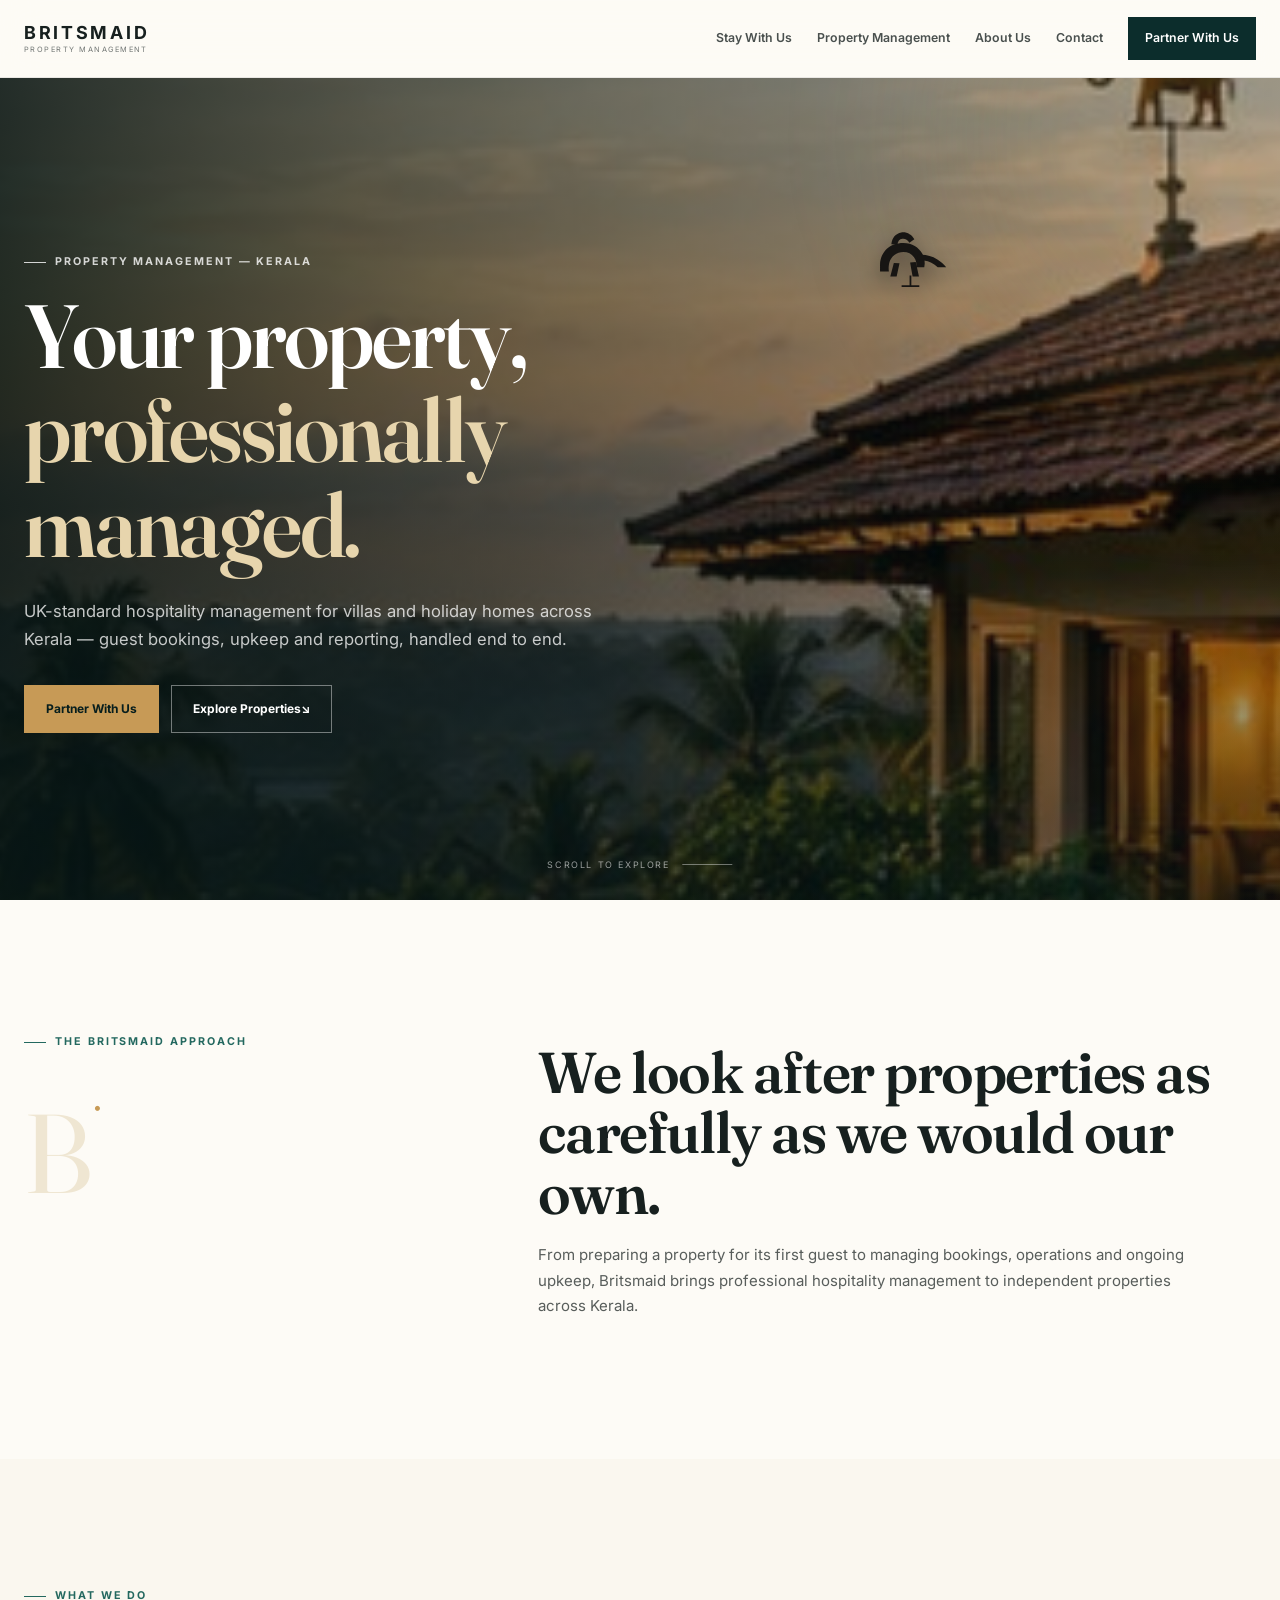
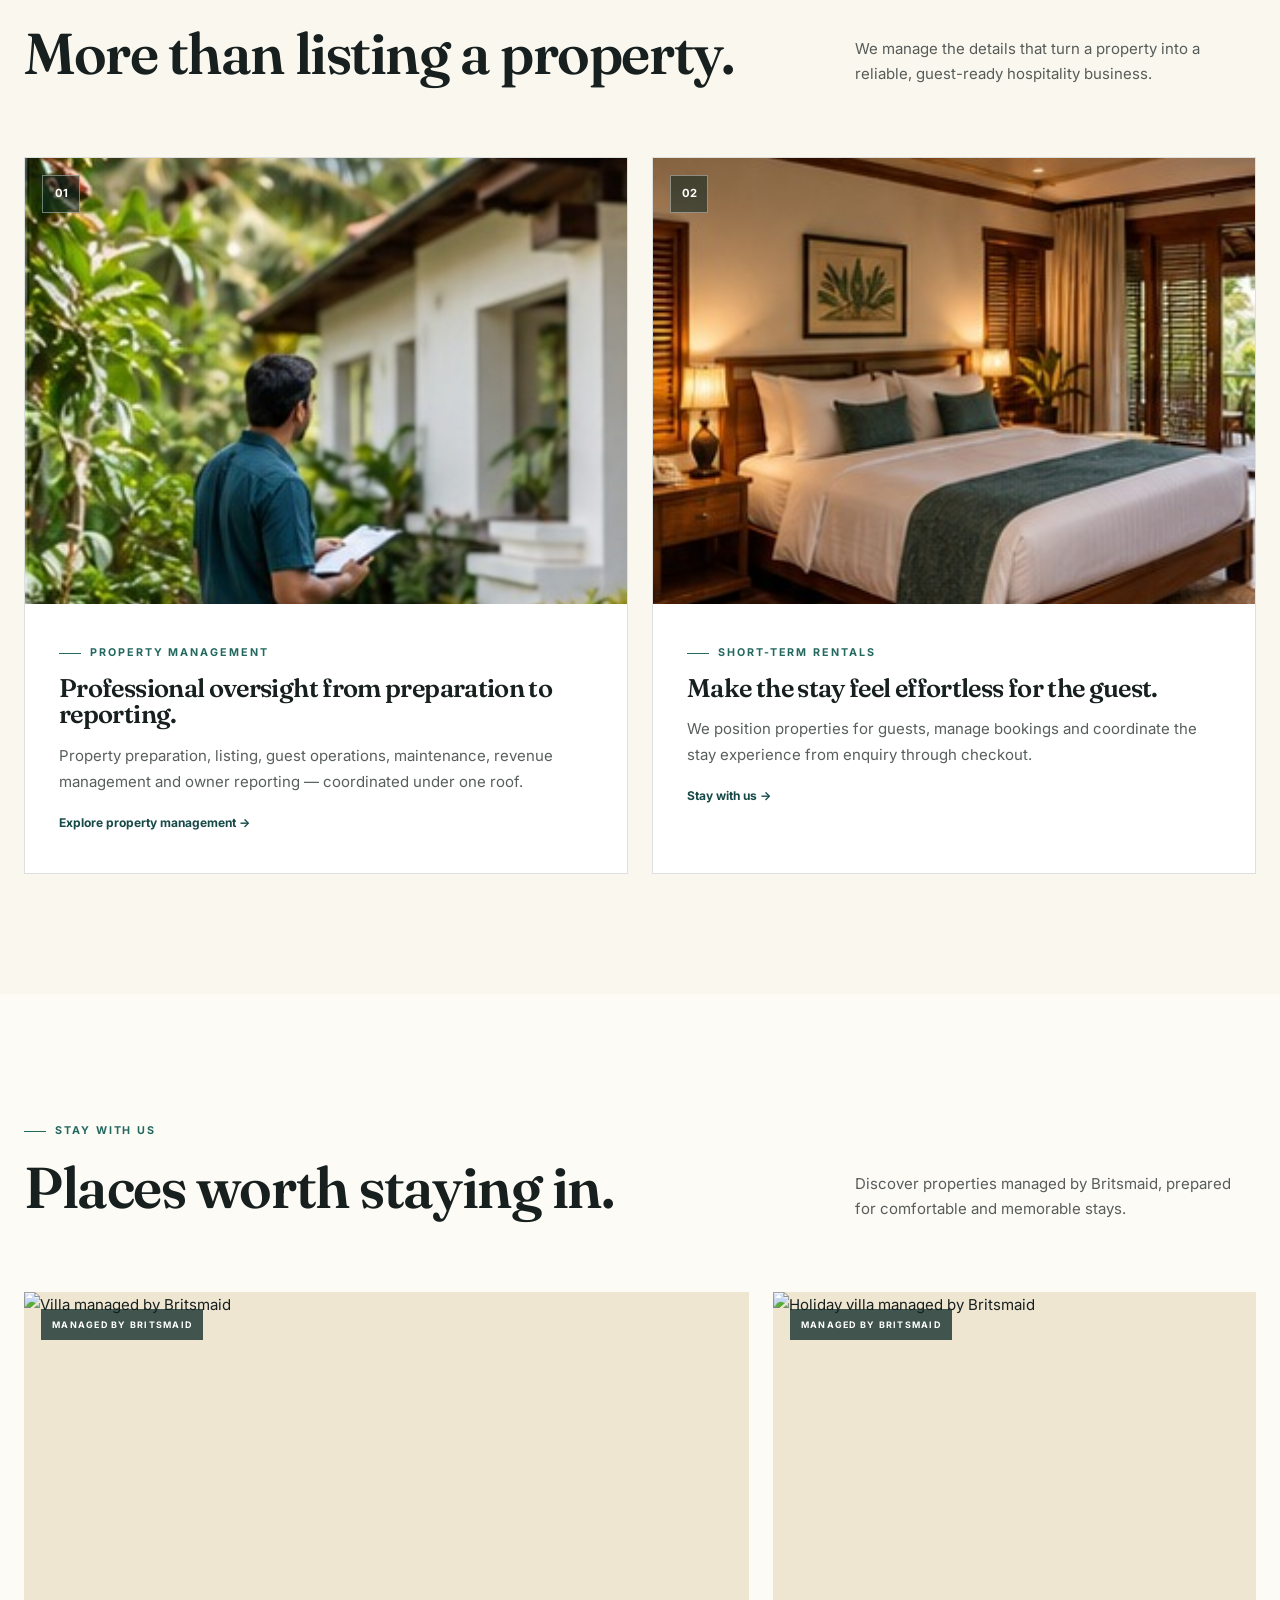
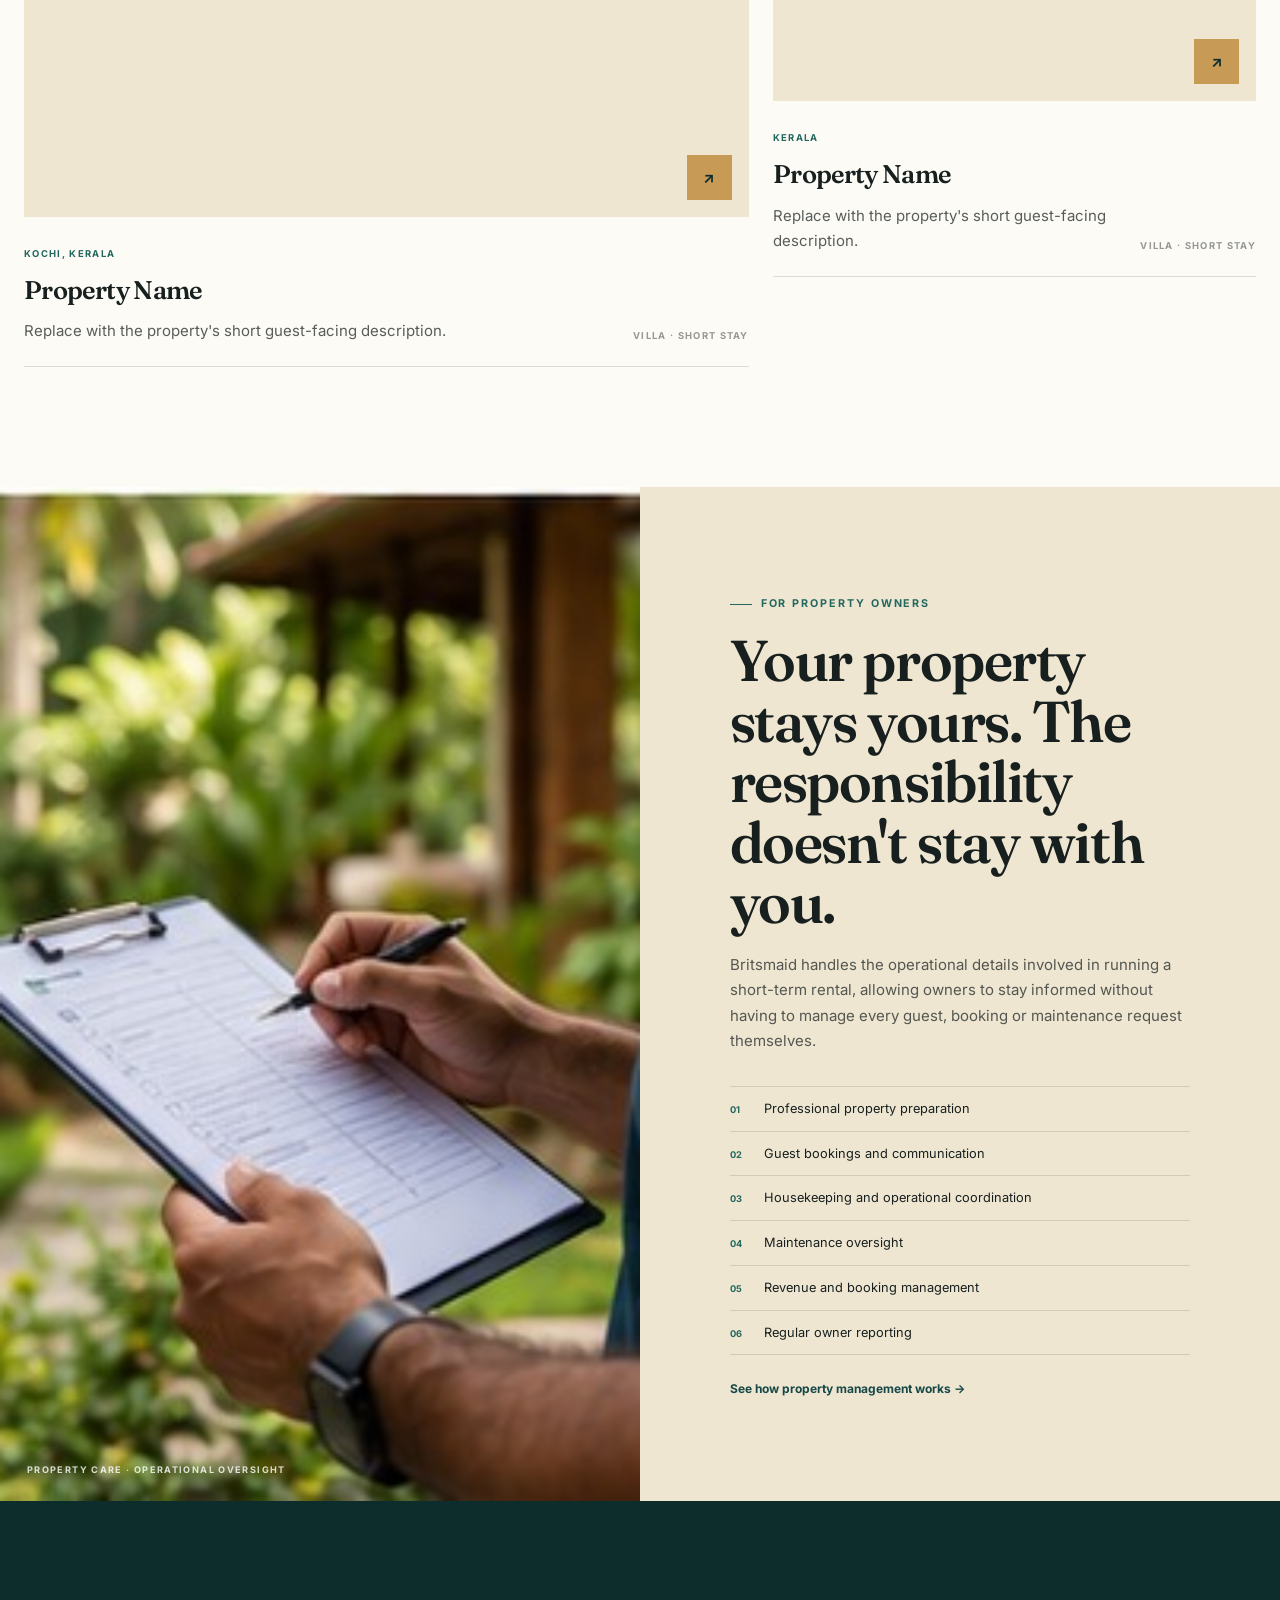
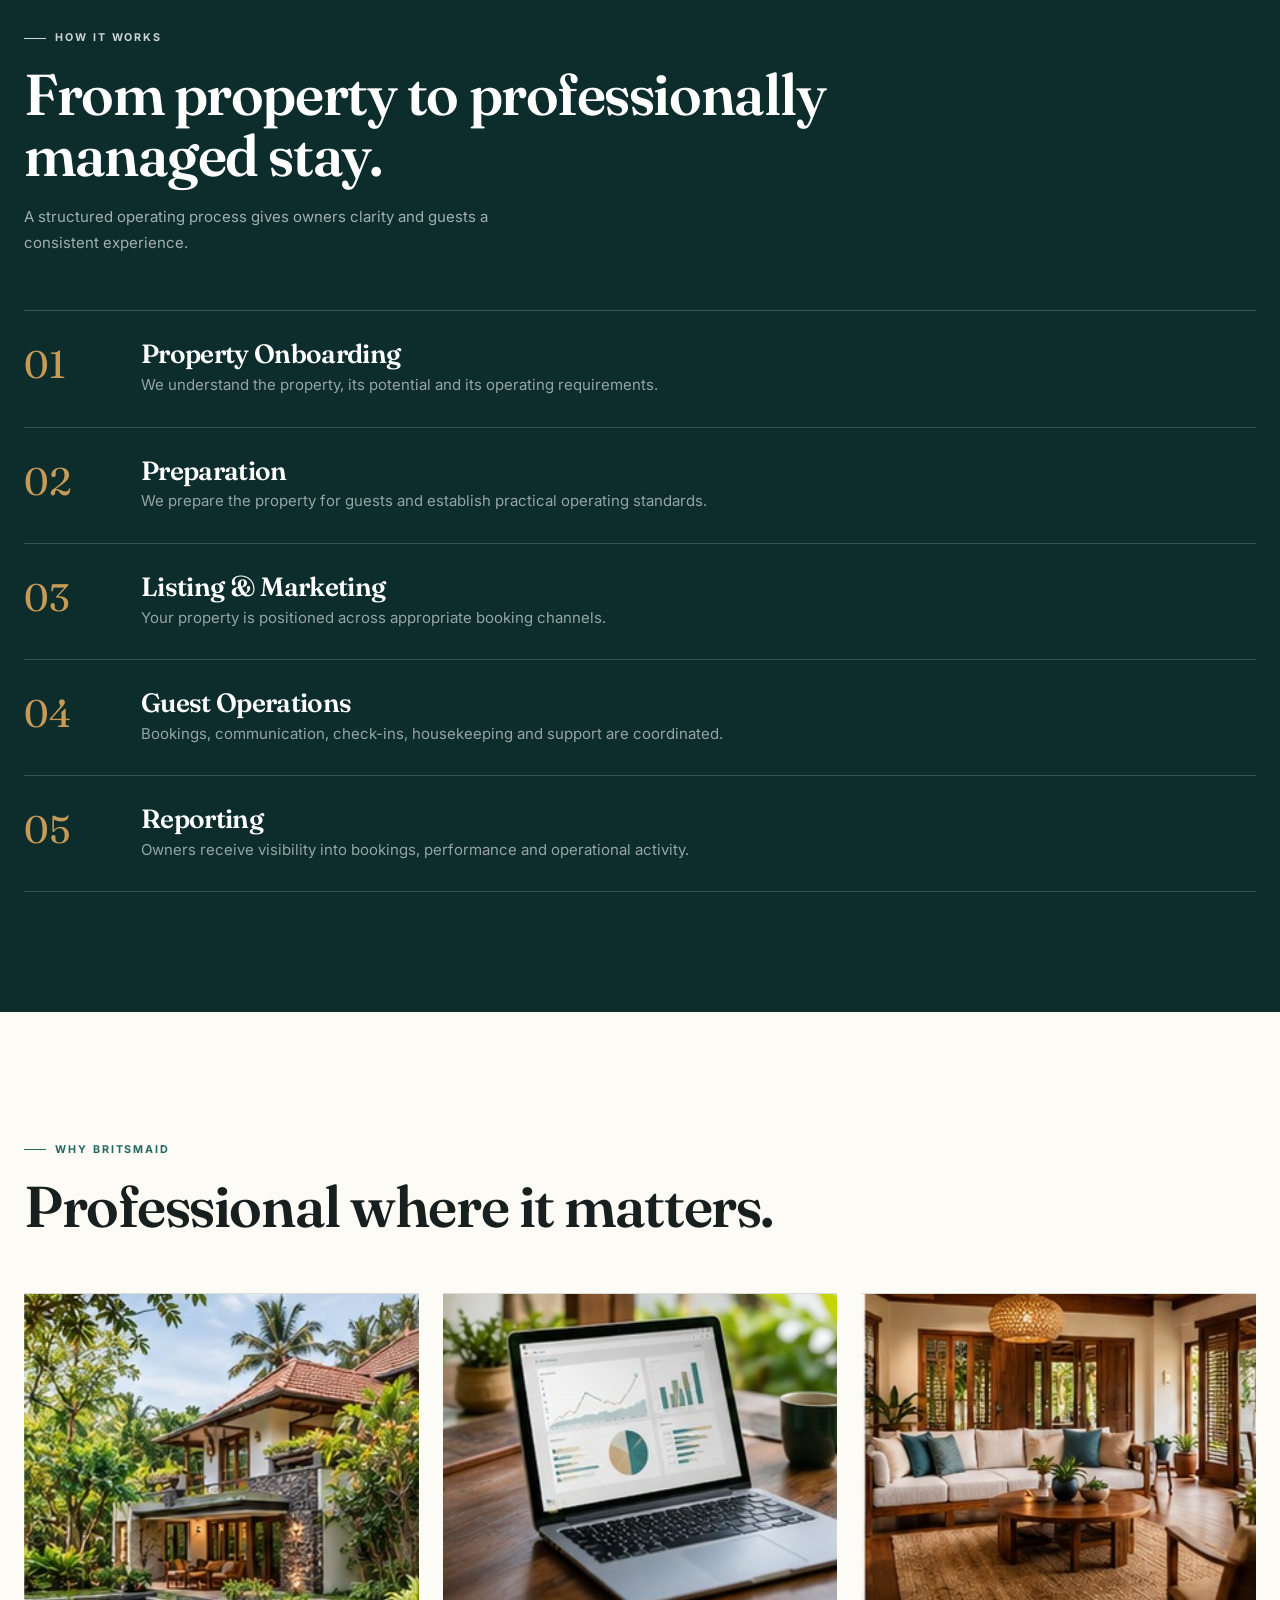
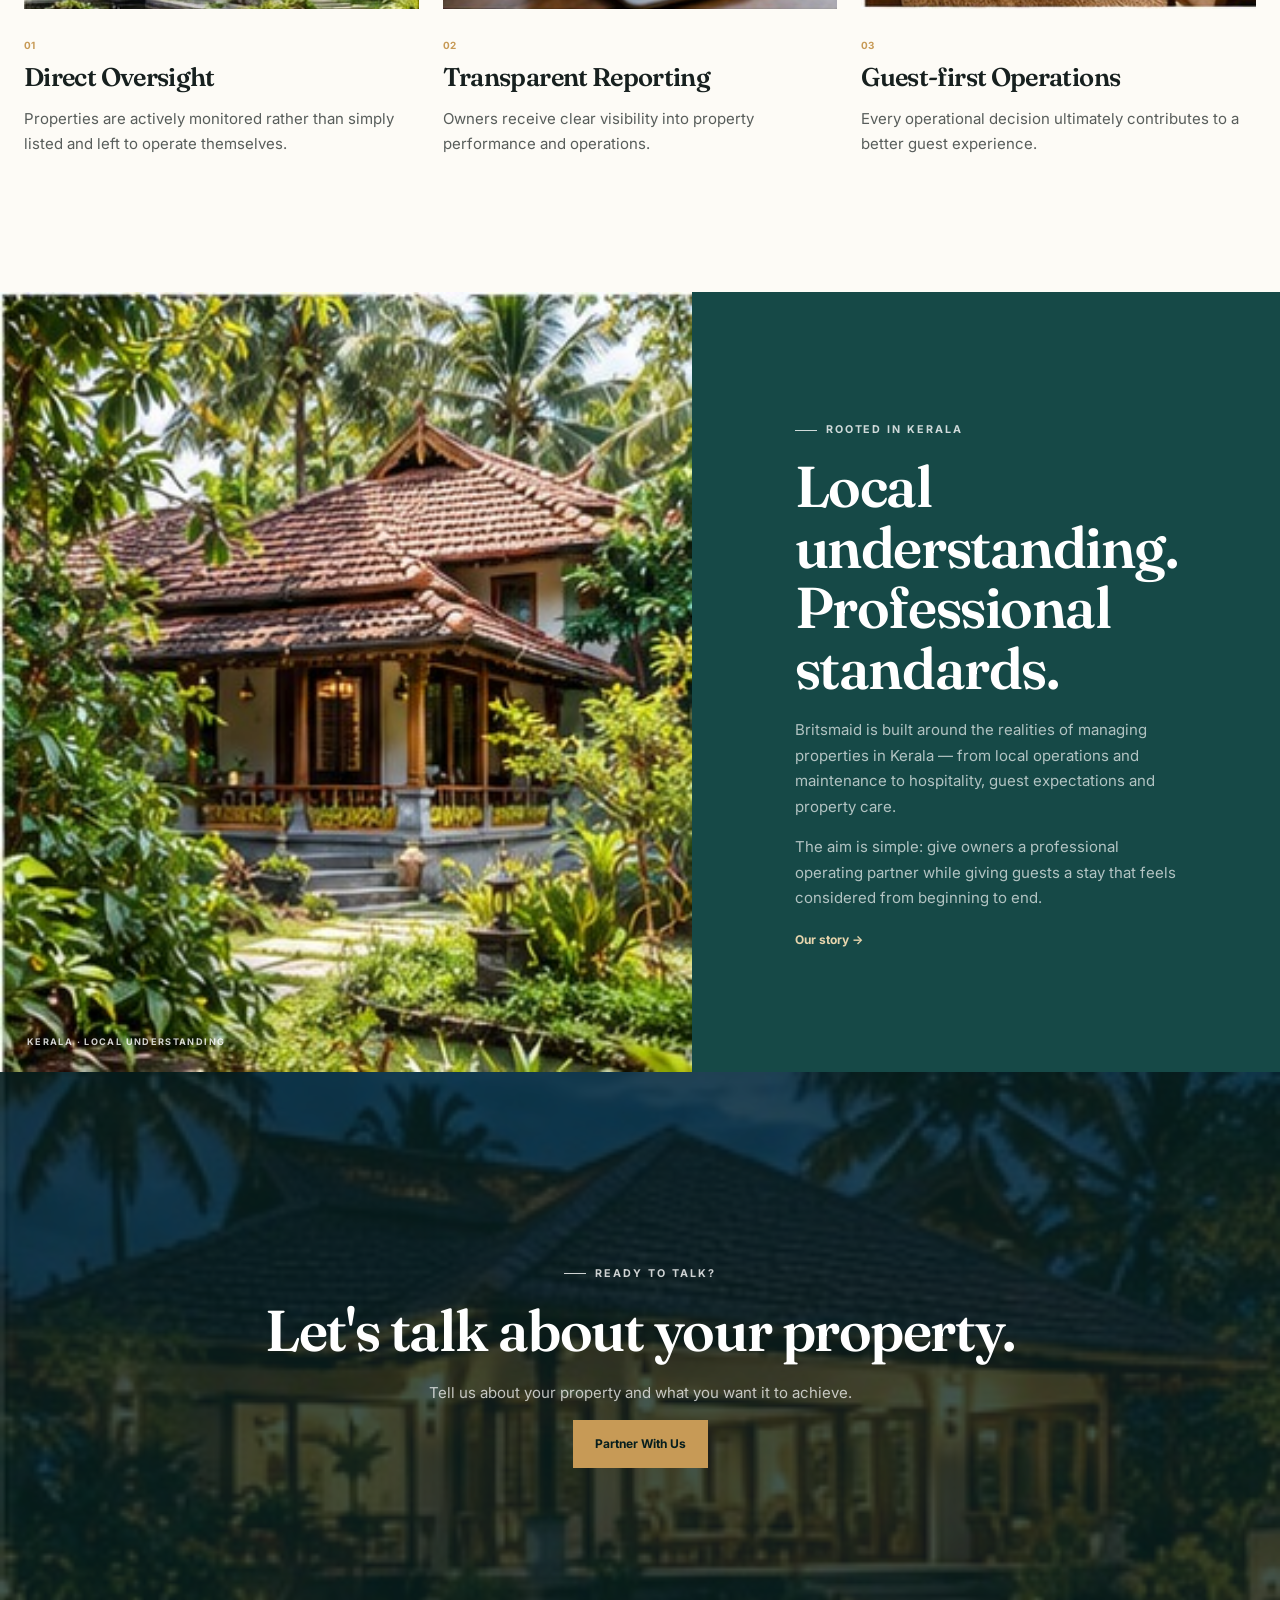
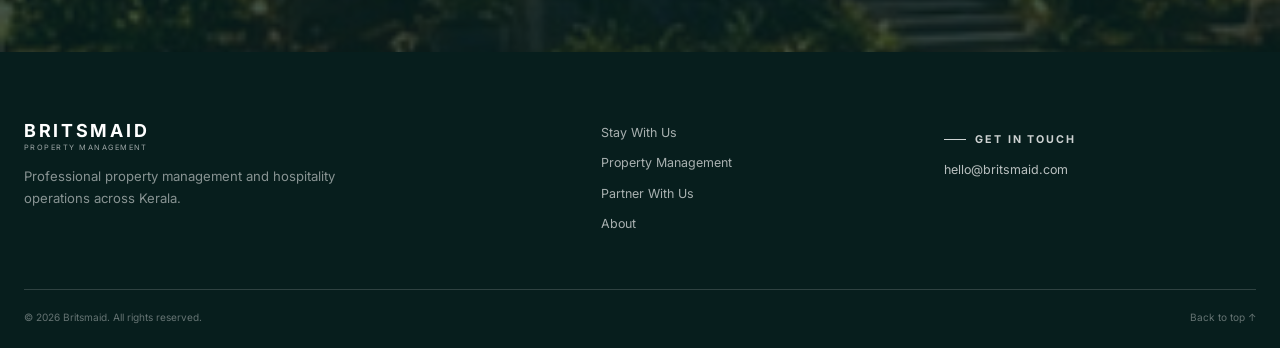
==== commit 71002cf2: "Add files via upload" ====
(no text change in the page or its own stylesheets)
